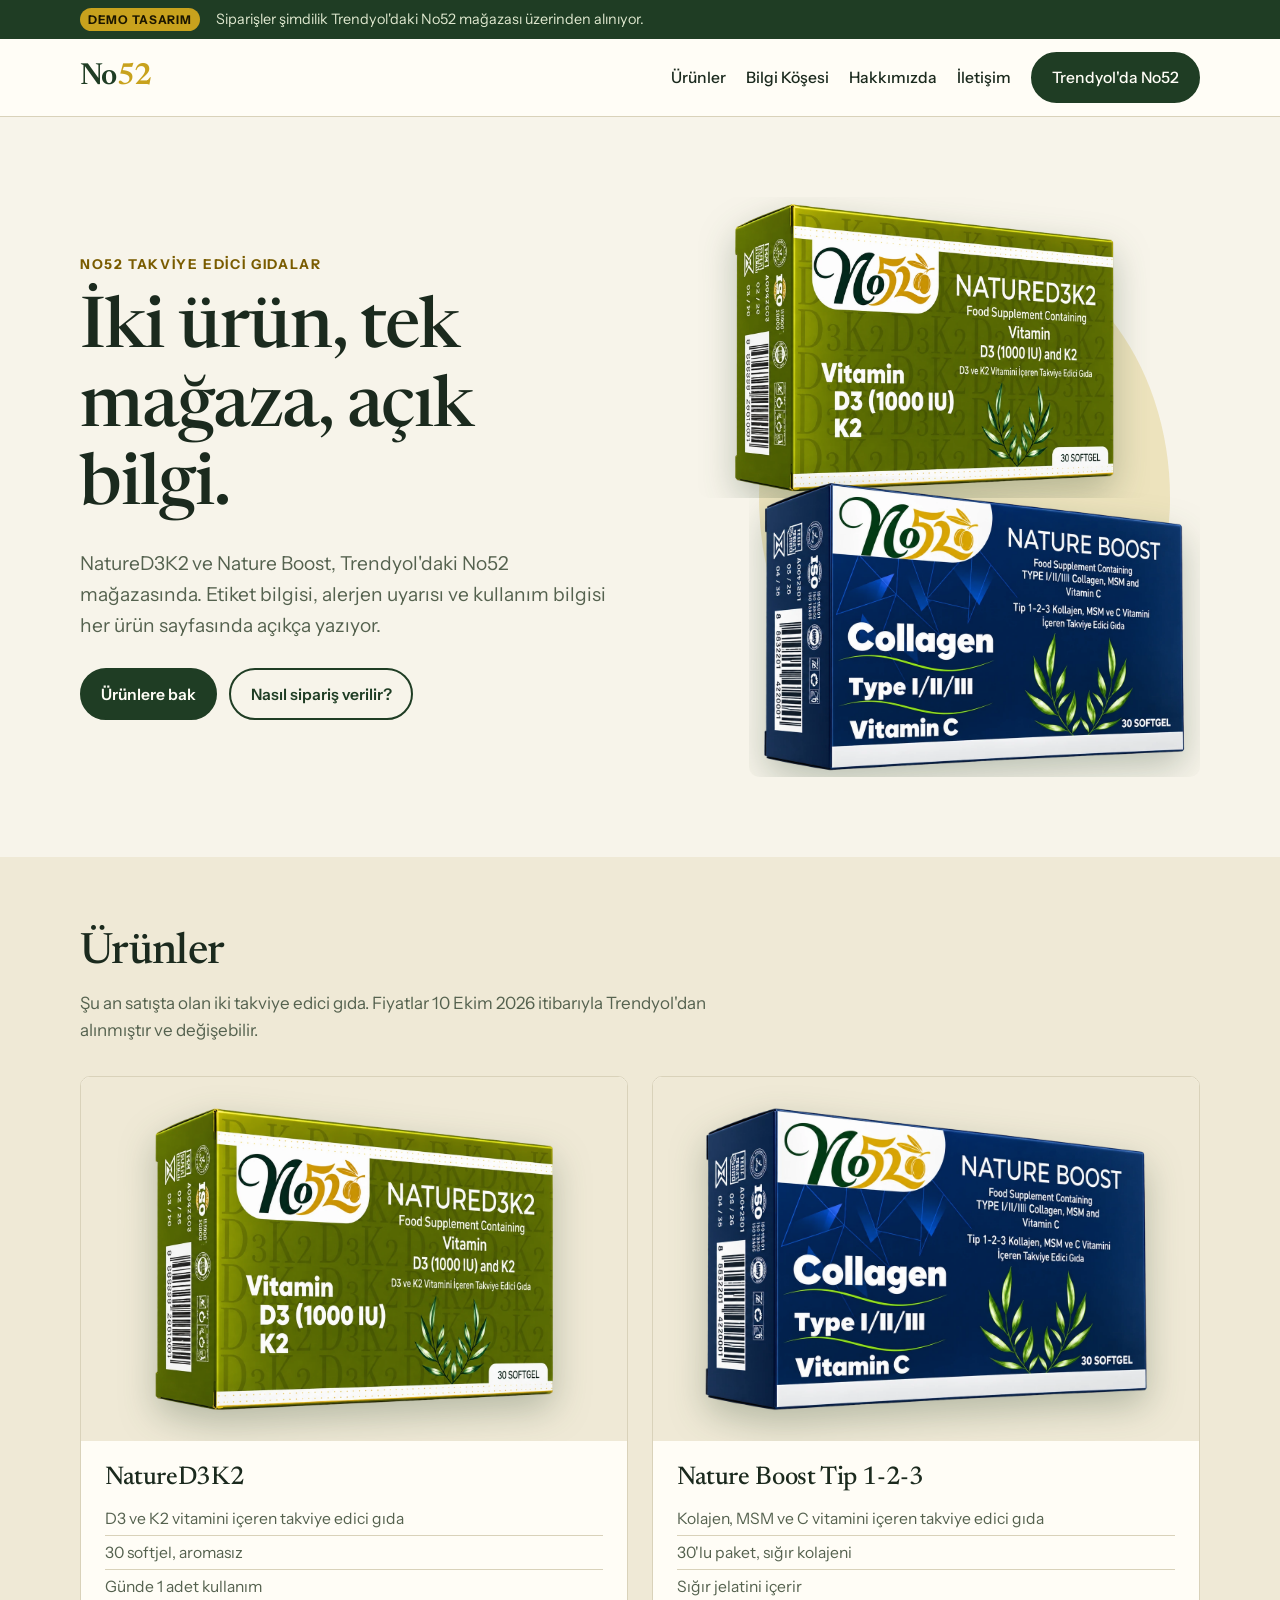
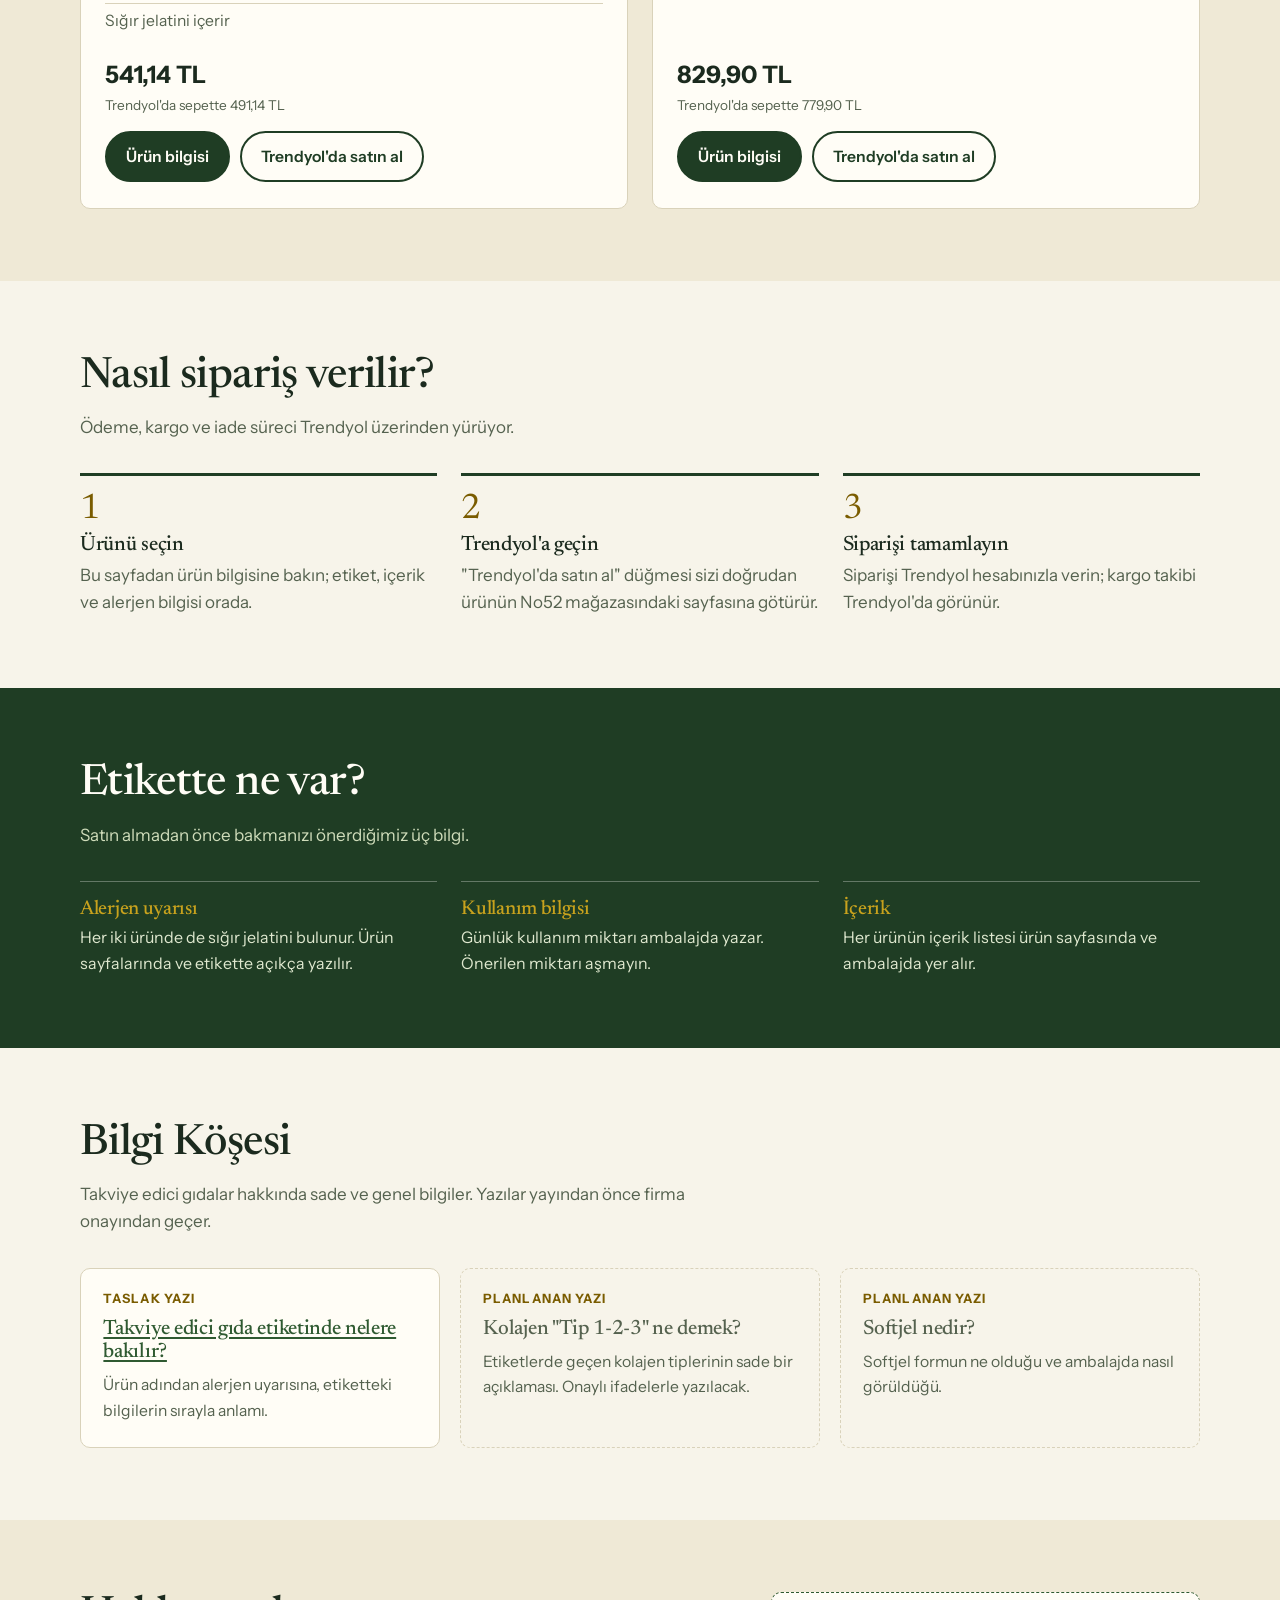
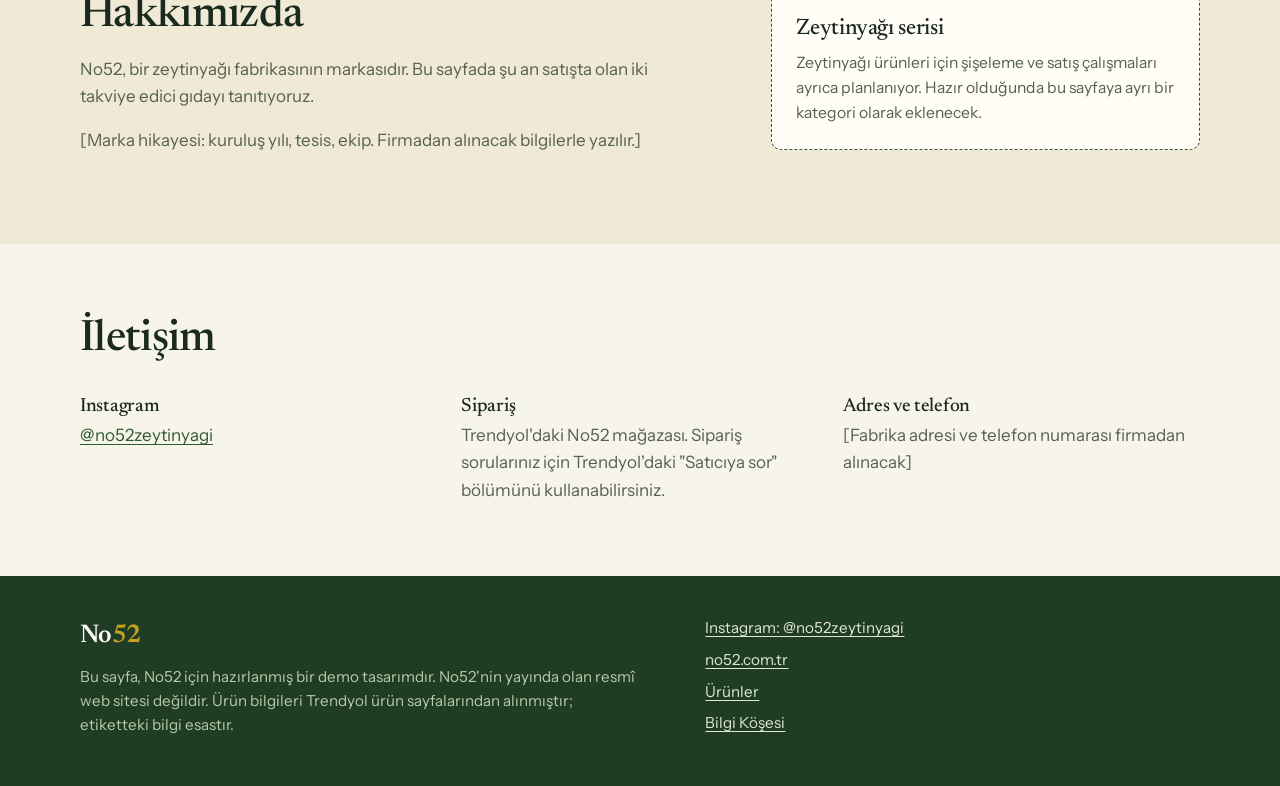
==== index.html @ e7e0f50c "Gerçek ürün görsellerini ekle" ====
<!doctype html>
<html lang="tr">
<head>
  <meta charset="utf-8">
  <meta name="viewport" content="width=device-width, initial-scale=1">
  <meta name="robots" content="noindex">
  <title>No52 | Takviye edici gıdalar (demo)</title>
  <meta name="description" content="No52 takviye edici gıdalar için demo site tasarımı.">
  <link rel="preconnect" href="https://fonts.googleapis.com">
  <link rel="preconnect" href="https://fonts.gstatic.com" crossorigin>
  <link href="https://fonts.googleapis.com/css2?family=Instrument+Sans:wght@400;500;600;700&family=Newsreader:opsz,wght@6..72,400;6..72,500;6..72,600&display=swap" rel="stylesheet">
  <link rel="stylesheet" href="style.css?v=3">
</head>
<body>
  <div class="strip"><div class="wrap"><span class="tag">DEMO TASARIM</span><span>Siparişler şimdilik Trendyol'daki No52 mağazası üzerinden alınıyor.</span></div></div>
  <header class="site-head">
    <div class="wrap">
      <a class="logo" href="index.html">No<span>52</span></a>
      <nav class="nav" aria-label="Ana menü"><a href="index.html#urunler">Ürünler</a><a href="bilgi-etiket.html">Bilgi Köşesi</a><a href="index.html#hakkimizda">Hakkımızda</a><a href="index.html#iletisim">İletişim</a><a class="btn" href="https://www.trendyol.com/no52/natured3k2-d3-ve-k2-vitamini-iceren-takviye-edici-gida-30-softjel-p-1203993000" target="_blank" rel="noopener">Trendyol'da No52</a></nav>
    </div>
  </header>
  <main>
    <section class="hero">
      <div class="wrap">
        <div>
          <p class="eyebrow">No52 takviye edici gıdalar</p>
          <h1>İki ürün, tek mağaza, açık bilgi.</h1>
          <p class="lede">NatureD3K2 ve Nature Boost, Trendyol'daki No52 mağazasında. Etiket bilgisi, alerjen uyarısı ve kullanım bilgisi her ürün sayfasında açıkça yazıyor.</p>
          <div class="actions">
            <a class="btn" href="#urunler">Ürünlere bak</a>
            <a class="btn ghost" href="#siparis">Nasıl sipariş verilir?</a>
          </div>
        </div>
        <div class="hero-art">
          <figure><div class="shot"><img src="natured3k2.webp" width="1200" height="920" alt="No52 NatureD3K2 ürün ambalajı" loading="lazy"></div></figure>
          <figure><div class="shot"><img src="nature-boost.webp" width="1200" height="832" alt="No52 Nature Boost ürün ambalajı" loading="lazy"></div></figure>
        </div>
      </div>
    </section>

    <section id="urunler" class="alt">
      <div class="wrap">
        <div class="sec-head">
          <h2>Ürünler</h2>
          <p>Şu an satışta olan iki takviye edici gıda. Fiyatlar 10 Ekim 2026 itibarıyla Trendyol'dan alınmıştır ve değişebilir.</p>
        </div>
        <div class="cards">
          <article class="card">
            <div class="shot"><img src="natured3k2.webp" width="1200" height="920" alt="No52 NatureD3K2 ürün ambalajı" loading="lazy"></div>
            <div class="body">
              <h3>NatureD3K2</h3>
              <ul class="facts">
                <li>D3 ve K2 vitamini içeren takviye edici gıda</li>
                <li>30 softjel, aromasız</li>
                <li>Günde 1 adet kullanım</li>
                <li>Sığır jelatini içerir</li>
              </ul>
              <div class="price-row">
                <div class="price">541,14 TL <small>Trendyol'da sepette 491,14 TL</small></div>
                <div class="btns">
                  <a class="btn" href="urun-natured3k2.html">Ürün bilgisi</a>
                  <a class="btn ghost" href="https://www.trendyol.com/no52/natured3k2-d3-ve-k2-vitamini-iceren-takviye-edici-gida-30-softjel-p-1203993000" target="_blank" rel="noopener">Trendyol'da satın al</a>
                </div>
              </div>
            </div>
          </article>
          <article class="card">
            <div class="shot"><img src="nature-boost.webp" width="1200" height="832" alt="No52 Nature Boost ürün ambalajı" loading="lazy"></div>
            <div class="body">
              <h3>Nature Boost Tip 1-2-3</h3>
              <ul class="facts">
                <li>Kolajen, MSM ve C vitamini içeren takviye edici gıda</li>
                <li>30'lu paket, sığır kolajeni</li>
                <li>Sığır jelatini içerir</li>
              </ul>
              <div class="price-row">
                <div class="price">829,90 TL <small>Trendyol'da sepette 779,90 TL</small></div>
                <div class="btns">
                  <a class="btn" href="urun-nature-boost.html">Ürün bilgisi</a>
                  <a class="btn ghost" href="https://www.trendyol.com/no52/nature-boost-tip-1-2-3-kolajen-msm-ve-c-vitamini-iceren-takviye-edici-gida-30-softjel-p-1202833798" target="_blank" rel="noopener">Trendyol'da satın al</a>
                </div>
              </div>
            </div>
          </article>
        </div>
      </div>
    </section>

    <section id="siparis">
      <div class="wrap">
        <div class="sec-head">
          <h2>Nasıl sipariş verilir?</h2>
          <p>Ödeme, kargo ve iade süreci Trendyol üzerinden yürüyor.</p>
        </div>
        <ol class="steps">
          <li><h3>Ürünü seçin</h3><p>Bu sayfadan ürün bilgisine bakın; etiket, içerik ve alerjen bilgisi orada.</p></li>
          <li><h3>Trendyol'a geçin</h3><p>"Trendyol'da satın al" düğmesi sizi doğrudan ürünün No52 mağazasındaki sayfasına götürür.</p></li>
          <li><h3>Siparişi tamamlayın</h3><p>Siparişi Trendyol hesabınızla verin; kargo takibi Trendyol'da görünür.</p></li>
        </ol>
      </div>
    </section>

    <section class="band">
      <div class="wrap">
        <div class="sec-head">
          <h2>Etikette ne var?</h2>
          <p>Satın almadan önce bakmanızı önerdiğimiz üç bilgi.</p>
        </div>
        <div class="band-grid">
          <div><h3>Alerjen uyarısı</h3><p>Her iki üründe de sığır jelatini bulunur. Ürün sayfalarında ve etikette açıkça yazılır.</p></div>
          <div><h3>Kullanım bilgisi</h3><p>Günlük kullanım miktarı ambalajda yazar. Önerilen miktarı aşmayın.</p></div>
          <div><h3>İçerik</h3><p>Her ürünün içerik listesi ürün sayfasında ve ambalajda yer alır.</p></div>
        </div>
      </div>
    </section>

    <section id="bilgi">
      <div class="wrap">
        <div class="sec-head">
          <h2>Bilgi Köşesi</h2>
          <p>Takviye edici gıdalar hakkında sade ve genel bilgiler. Yazılar yayından önce firma onayından geçer.</p>
        </div>
        <div class="posts">
          <article class="post">
            <span class="meta">Taslak yazı</span>
            <h3><a href="bilgi-etiket.html">Takviye edici gıda etiketinde nelere bakılır?</a></h3>
            <p>Ürün adından alerjen uyarısına, etiketteki bilgilerin sırayla anlamı.</p>
          </article>
          <article class="post soon">
            <span class="meta">Planlanan yazı</span>
            <h3>Kolajen "Tip 1-2-3" ne demek?</h3>
            <p>Etiketlerde geçen kolajen tiplerinin sade bir açıklaması. Onaylı ifadelerle yazılacak.</p>
          </article>
          <article class="post soon">
            <span class="meta">Planlanan yazı</span>
            <h3>Softjel nedir?</h3>
            <p>Softjel formun ne olduğu ve ambalajda nasıl görüldüğü.</p>
          </article>
        </div>
      </div>
    </section>

    <section id="hakkimizda" class="alt">
      <div class="wrap about">
        <div>
          <h2 style="font-size:clamp(1.8rem,4vw,2.7rem);margin-bottom:1rem">Hakkımızda</h2>
          <p>No52, bir zeytinyağı fabrikasının markasıdır. Bu sayfada şu an satışta olan iki takviye edici gıdayı tanıtıyoruz.</p>
          <p>[Marka hikayesi: kuruluş yılı, tesis, ekip. Firmadan alınacak bilgilerle yazılır.]</p>
        </div>
        <div class="oil-card">
          <h3>Zeytinyağı serisi</h3>
          <p>Zeytinyağı ürünleri için şişeleme ve satış çalışmaları ayrıca planlanıyor. Hazır olduğunda bu sayfaya ayrı bir kategori olarak eklenecek.</p>
        </div>
      </div>
    </section>

    <section id="iletisim">
      <div class="wrap">
        <div class="sec-head"><h2>İletişim</h2></div>
        <div class="contact">
          <div><h3>Instagram</h3><p><a href="https://www.instagram.com/no52zeytinyagi/" target="_blank" rel="noopener">@no52zeytinyagi</a></p></div>
          <div><h3>Sipariş</h3><p>Trendyol'daki No52 mağazası. Sipariş sorularınız için Trendyol'daki "Satıcıya sor" bölümünü kullanabilirsiniz.</p></div>
          <div><h3>Adres ve telefon</h3><p>[Fabrika adresi ve telefon numarası firmadan alınacak]</p></div>
        </div>
      </div>
    </section>
  </main>
  <footer>
    <div class="wrap">
      <div>
        <a class="logo" href="index.html">No<span>52</span></a>
        <p>Bu sayfa, No52 için hazırlanmış bir demo tasarımdır. No52'nin yayında olan resmî web sitesi değildir. Ürün bilgileri Trendyol ürün sayfalarından alınmıştır; etiketteki bilgi esastır.</p>
      </div>
      <ul>
        <li><a href="https://www.instagram.com/no52zeytinyagi/" target="_blank" rel="noopener">Instagram: @no52zeytinyagi</a></li>
        <li><a href="https://no52.com.tr" target="_blank" rel="noopener">no52.com.tr</a></li>
        <li><a href="index.html#urunler">Ürünler</a></li>
        <li><a href="bilgi-etiket.html">Bilgi Köşesi</a></li>
      </ul>
    </div>
  </footer>
</body>
</html>
---- style.css ----
:root {
  --bg: #f7f4ea;
  --bg-2: #efe9d6;
  --ink: #1b2a1e;
  --muted: #55624f;
  --line: #d9d2ba;
  --green: #1f3d24;
  --green-2: #2f5a31;
  --gold: #c8a21d;
  --gold-deep: #7a5c00;
  --paper: #fffdf6;
  --radius: 10px;
}

* { box-sizing: border-box; }
html { scroll-behavior: smooth; }

body {
  margin: 0;
  background: var(--bg);
  color: var(--ink);
  font-family: "Instrument Sans", system-ui, -apple-system, "Segoe UI", sans-serif;
  font-size: 1.0625rem;
  line-height: 1.6;
  -webkit-font-smoothing: antialiased;
}

h1, h2, h3 {
  font-family: "Newsreader", Georgia, "Times New Roman", serif;
  font-weight: 500;
  letter-spacing: -0.015em;
  line-height: 1.12;
  margin: 0;
}

p { margin: 0 0 1em; }
img { max-width: 100%; display: block; }
a { color: var(--green-2); text-underline-offset: 3px; }
a:hover { color: var(--green); }
:focus-visible { outline: 3px solid var(--gold); outline-offset: 3px; border-radius: 3px; }

.wrap { width: min(1120px, 100% - 2rem); margin-inline: auto; }

/* Üst şerit */
.strip { background: var(--green); color: #dfe8cf; font-size: 0.9rem; }
.strip .wrap { display: flex; flex-wrap: wrap; gap: 0.25rem 1rem; padding: 0.5rem 0; align-items: center; }
.tag { background: var(--gold); color: #1b1600; font-weight: 700; font-size: 0.75rem; letter-spacing: 0.06em; padding: 0.1rem 0.5rem; border-radius: 99px; }

/* Üst menü */
.site-head { background: var(--paper); border-bottom: 1px solid var(--line); position: sticky; top: 0; z-index: 10; }
.site-head .wrap { display: flex; align-items: center; gap: 1.5rem; padding: 0.8rem 0; flex-wrap: wrap; }
.logo { font-family: "Newsreader", Georgia, serif; font-size: 1.9rem; color: var(--green); text-decoration: none; font-weight: 600; letter-spacing: -0.02em; }
.logo span { color: var(--gold); }
.nav { display: flex; gap: 1.25rem; margin-left: auto; align-items: center; flex-wrap: wrap; }
.nav a { color: var(--ink); text-decoration: none; font-weight: 500; font-size: 0.98rem; }
.nav a:hover, .nav a[aria-current="page"] { color: var(--green-2); text-decoration: underline; text-decoration-thickness: 2px; text-underline-offset: 6px; }

.btn { display: inline-block; padding: 0.7rem 1.2rem; border-radius: 99px; background: var(--green); color: var(--paper) !important; font-weight: 600; text-decoration: none !important; font-size: 0.98rem; border: 2px solid var(--green); }
.btn:hover { background: var(--green-2); border-color: var(--green-2); }
.btn.ghost { background: transparent; color: var(--green) !important; }
.btn.ghost:hover { background: var(--green); color: var(--paper) !important; }
.btn.gold { background: var(--gold); border-color: var(--gold); color: #1b1600 !important; }
.btn.gold:hover { background: #d8b232; border-color: #d8b232; }

/* Ana sayfa: giriş */
.hero { padding: clamp(2.5rem, 7vw, 5rem) 0; }
.hero .wrap { display: grid; grid-template-columns: 1.05fr 0.95fr; gap: clamp(1.5rem, 5vw, 4rem); align-items: center; }
.eyebrow { font-size: 0.85rem; font-weight: 700; letter-spacing: 0.12em; text-transform: uppercase; color: var(--gold-deep); margin: 0 0 1rem; }
.hero h1 { font-size: clamp(2.4rem, 6vw, 4.4rem); max-width: 14ch; }
.hero .lede { margin-top: 1.25rem; font-size: 1.2rem; color: var(--muted); max-width: 42ch; }
.hero .actions { display: flex; flex-wrap: wrap; gap: 0.75rem; margin-top: 1.75rem; }
.hero-art { position: relative; display: grid; grid-template-columns: 1fr; gap: 0; }
.hero-art::before { content: ""; position: absolute; inset: 8% 6% 4% 12%; background: var(--gold); opacity: 0.22; border-radius: 50%; }
.hero-art figure { position: relative; margin: 0; }
.hero-art figure:nth-child(1) { margin-right: 10%; }
.hero-art figure:nth-child(2) { margin-left: 10%; margin-top: -1.4rem; }

.shot { background: var(--bg-2); border-radius: var(--radius); aspect-ratio: 3 / 2; overflow: hidden; display: flex; align-items: center; justify-content: center; color: var(--muted); font-size: 0.9rem; text-align: center; }
.shot img { width: 100%; height: 100%; object-fit: contain; filter: drop-shadow(0 14px 18px rgba(31, 61, 36, 0.28)); }

/* Bölümler */
section { padding: clamp(2.5rem, 6vw, 4.5rem) 0; }
.sec-head { margin-bottom: 2rem; max-width: 60ch; }
.sec-head h2 { font-size: clamp(1.8rem, 4vw, 2.7rem); }
.sec-head p { margin-top: 0.8rem; color: var(--muted); }
.alt { background: var(--bg-2); }

/* Ürün kartları */
.cards { display: grid; grid-template-columns: repeat(2, 1fr); gap: 1.5rem; }
.card { background: var(--paper); border: 1px solid var(--line); border-radius: var(--radius); overflow: hidden; display: flex; flex-direction: column; }
.card .shot { border-radius: 0; aspect-ratio: 3 / 2; padding: 1.5rem; }
.card .body { padding: 1.4rem 1.5rem 1.6rem; display: flex; flex-direction: column; gap: 0.6rem; flex: 1; }
.card h3 { font-size: 1.6rem; }
.card .facts { margin: 0; padding: 0; list-style: none; color: var(--muted); font-size: 0.98rem; }
.card .facts li { padding: 0.25rem 0; border-top: 1px solid var(--line); }
.card .facts li:first-child { border-top: 0; }
.price-row { margin-top: auto; padding-top: 0.6rem; }
.price { font-size: 1.5rem; font-weight: 700; }
.price small { display: block; font-size: 0.85rem; font-weight: 400; color: var(--muted); }
.btns { display: flex; flex-wrap: wrap; gap: 0.6rem; margin-top: 0.9rem; }

/* Sipariş adımları */
.steps { display: grid; grid-template-columns: repeat(3, 1fr); gap: 1.5rem; list-style: none; padding: 0; margin: 0; counter-reset: s; }
.steps li { counter-increment: s; border-top: 3px solid var(--green); padding-top: 1rem; }
.steps li::before { content: counter(s); font-family: "Newsreader", Georgia, serif; font-size: 2.2rem; color: var(--gold-deep); line-height: 1; display: block; margin-bottom: 0.4rem; }
.steps h3 { font-size: 1.3rem; margin-bottom: 0.3rem; }
.steps p { color: var(--muted); margin: 0; }

/* Koyu bant */
.band { background: var(--green); color: var(--paper); }
.band h2 { color: var(--paper); }
.band .sec-head p { color: #cfdcba; }
.band-grid { display: grid; grid-template-columns: repeat(3, 1fr); gap: 1.5rem; }
.band-grid div { border-top: 1px solid rgba(255, 255, 255, 0.3); padding-top: 1rem; }
.band-grid h3 { font-size: 1.25rem; color: var(--gold); margin-bottom: 0.3rem; }
.band-grid p { margin: 0; color: #dfe8cf; font-size: 1rem; }

/* Bilgi kartları */
.posts { display: grid; grid-template-columns: repeat(3, 1fr); gap: 1.25rem; }
.post { background: var(--paper); border: 1px solid var(--line); border-radius: var(--radius); padding: 1.3rem 1.4rem 1.5rem; display: flex; flex-direction: column; gap: 0.5rem; }
.post h3 { font-size: 1.3rem; }
.post p { margin: 0; color: var(--muted); font-size: 0.98rem; }
.post .meta { font-size: 0.8rem; font-weight: 700; letter-spacing: 0.08em; text-transform: uppercase; color: var(--gold-deep); }
.post.soon { background: transparent; border-style: dashed; }
.post.soon h3, .post.soon p { color: var(--muted); }

/* Hakkımızda */
.about { display: grid; grid-template-columns: 1.2fr 0.8fr; gap: clamp(1.5rem, 4vw, 3rem); align-items: start; }
.about p { color: var(--muted); max-width: 56ch; }
.oil-card { background: var(--paper); border: 1px dashed var(--green-2); border-radius: var(--radius); padding: 1.5rem; }
.oil-card h3 { font-size: 1.4rem; margin-bottom: 0.5rem; }
.oil-card p { margin: 0; font-size: 0.98rem; }

/* İletişim */
.contact { display: grid; grid-template-columns: repeat(3, 1fr); gap: 1.5rem; }
.contact h3 { font-size: 1.2rem; margin-bottom: 0.3rem; }
.contact p { margin: 0; color: var(--muted); }

/* Taslak notu */
.draft { border: 1px dashed var(--gold-deep); background: rgba(200, 162, 29, 0.1); border-radius: var(--radius); padding: 0.8rem 1rem; font-size: 0.95rem; color: var(--ink); max-width: 62ch; }
.draft strong { color: var(--gold-deep); }

/* Ürün sayfası */
.crumb { padding: 1.2rem 0 0; font-size: 0.92rem; color: var(--muted); }
.crumb a { color: var(--muted); }
.pdp { display: grid; grid-template-columns: 1fr 1fr; gap: clamp(1.5rem, 4vw, 3.5rem); padding: 1.5rem 0 3rem; align-items: start; }
.pdp .shot { aspect-ratio: 3 / 2; padding: 1.75rem; }
.pdp h1 { font-size: clamp(2rem, 4.5vw, 3.2rem); }
.pdp .sub { color: var(--muted); font-size: 1.15rem; margin: 0.6rem 0 1.2rem; }
.spec { width: 100%; border-collapse: collapse; margin: 1.25rem 0; font-size: 1rem; }
.spec th { text-align: left; font-weight: 600; width: 36%; color: var(--muted); padding: 0.65rem 0.75rem 0.65rem 0; border-top: 1px solid var(--line); vertical-align: top; }
.spec td { padding: 0.65rem 0; border-top: 1px solid var(--line); }
.spec tr:last-child th, .spec tr:last-child td { border-bottom: 1px solid var(--line); }
.warn { background: var(--paper); border-left: 5px solid var(--gold); padding: 0.9rem 1.1rem; border-radius: 0 var(--radius) var(--radius) 0; margin: 1.25rem 0; }
.warn p { margin: 0; }

/* Makale */
.article { max-width: 68ch; padding: 2rem 0 4rem; }
.article h1 { font-size: clamp(2rem, 5vw, 3.2rem); margin: 0.5rem 0 1rem; }
.article h2 { font-size: 1.5rem; margin: 2rem 0 0.5rem; }
.article ol { padding-left: 1.3rem; }
.article li { margin-bottom: 0.7rem; }
.article li::marker { color: var(--gold-deep); font-weight: 700; }

/* Alt bilgi */
footer { background: var(--green); color: #b9c9a6; padding: 2.5rem 0 3rem; font-size: 0.95rem; }
footer .wrap { display: grid; grid-template-columns: 1.2fr 1fr; gap: 2rem; }
footer a { color: #dfe8cf; }
footer .logo { color: var(--paper); font-size: 1.6rem; }
footer p { margin: 0.5rem 0 0; max-width: 56ch; }
footer ul { list-style: none; padding: 0; margin: 0; display: grid; gap: 0.35rem; }

@media (max-width: 900px) {
  .hero .wrap, .about, .pdp, footer .wrap { grid-template-columns: 1fr; }
  .cards, .posts, .contact, .steps, .band-grid { grid-template-columns: 1fr; }
  .hero h1 { max-width: none; }
  .nav { margin-left: 0; width: 100%; gap: 1rem; }
  .hero-art figure:nth-child(2) { margin-top: -0.8rem; }
}

@media (prefers-reduced-motion: reduce) { html { scroll-behavior: auto; } }

.hero-art .shot { background: transparent; }
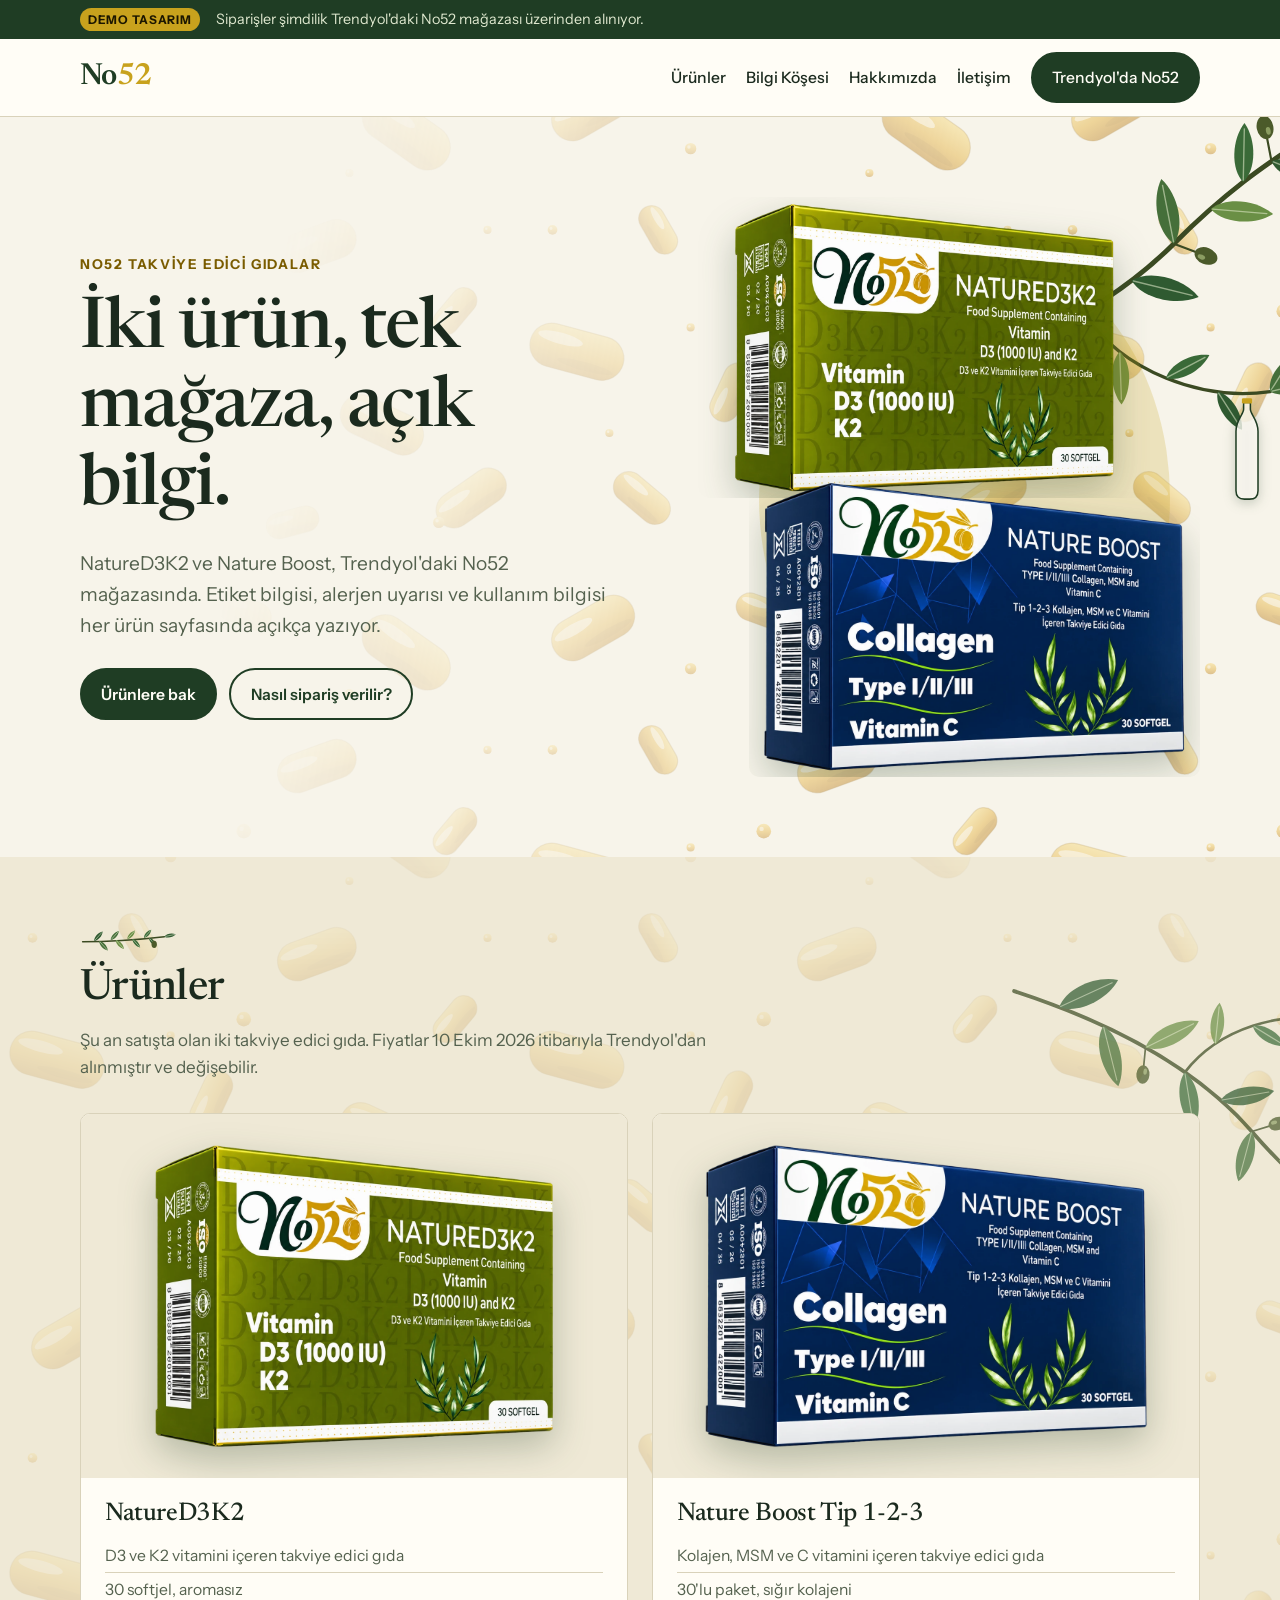
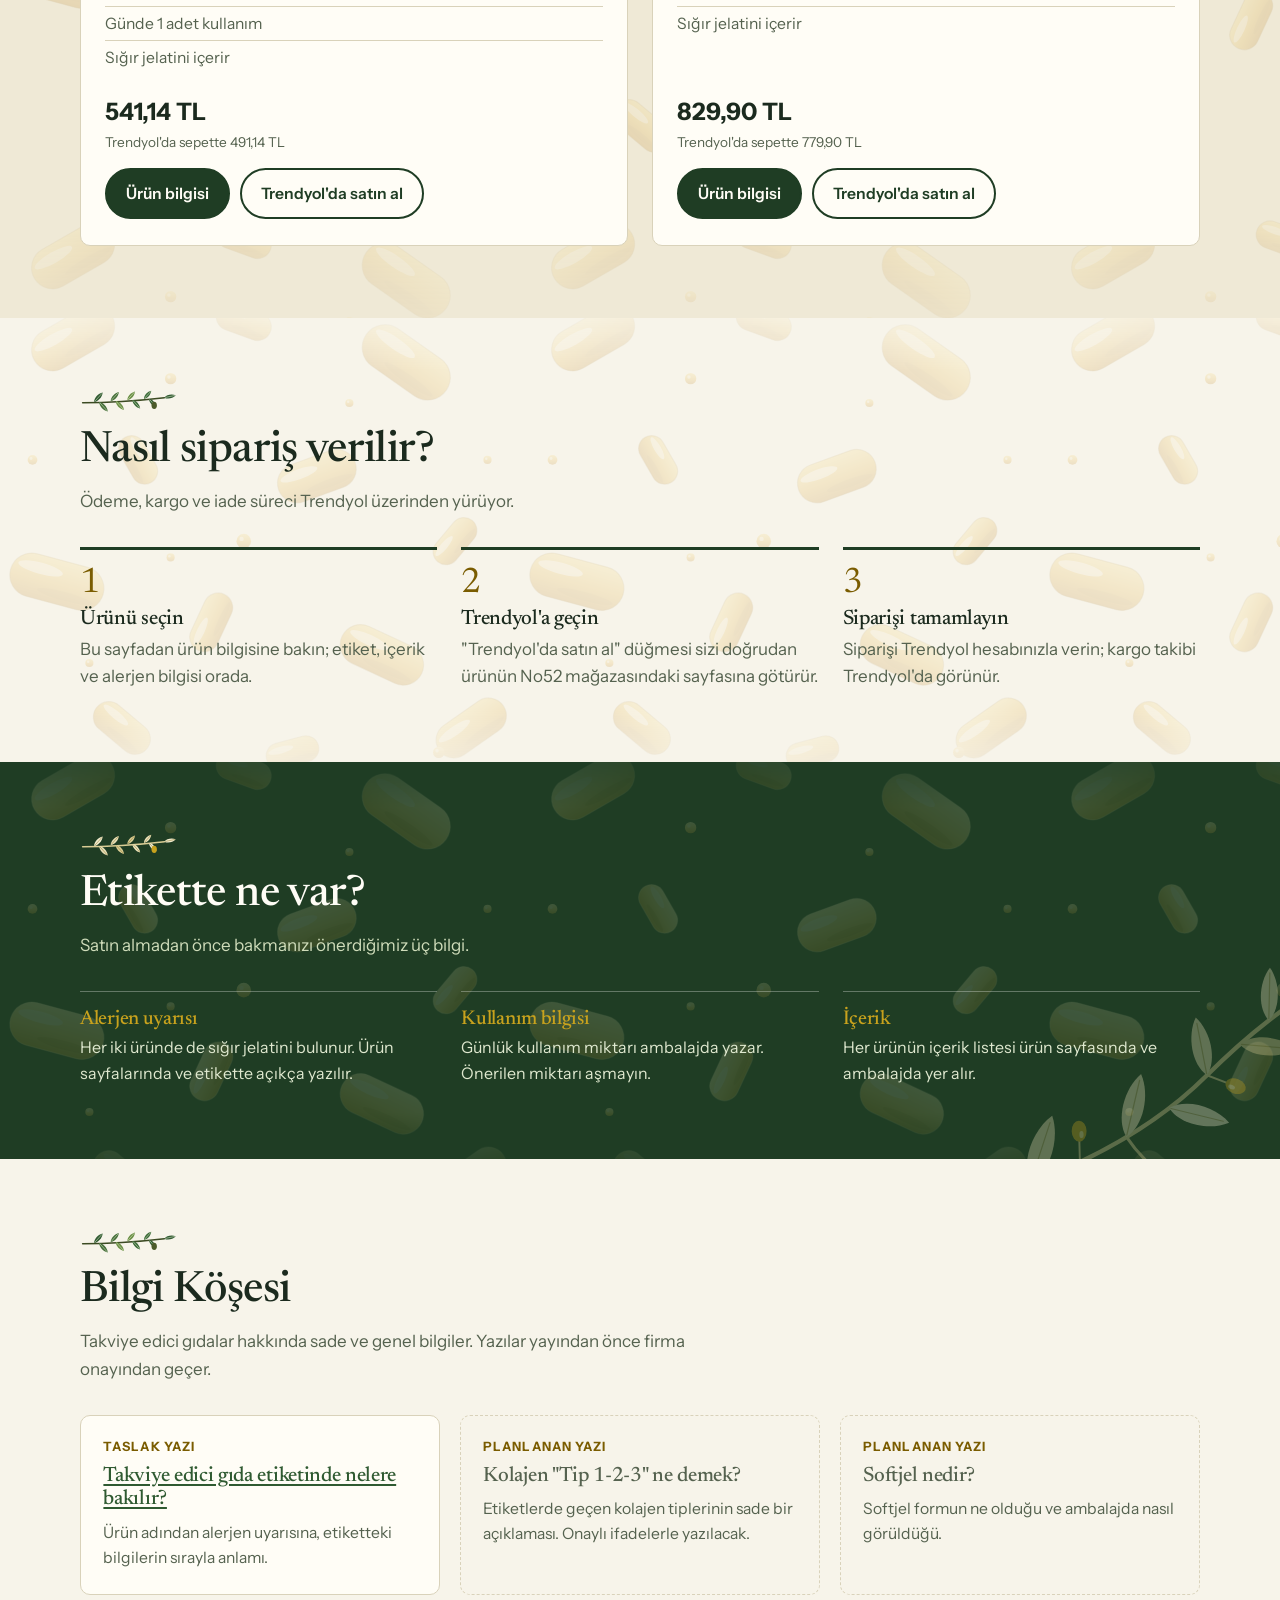
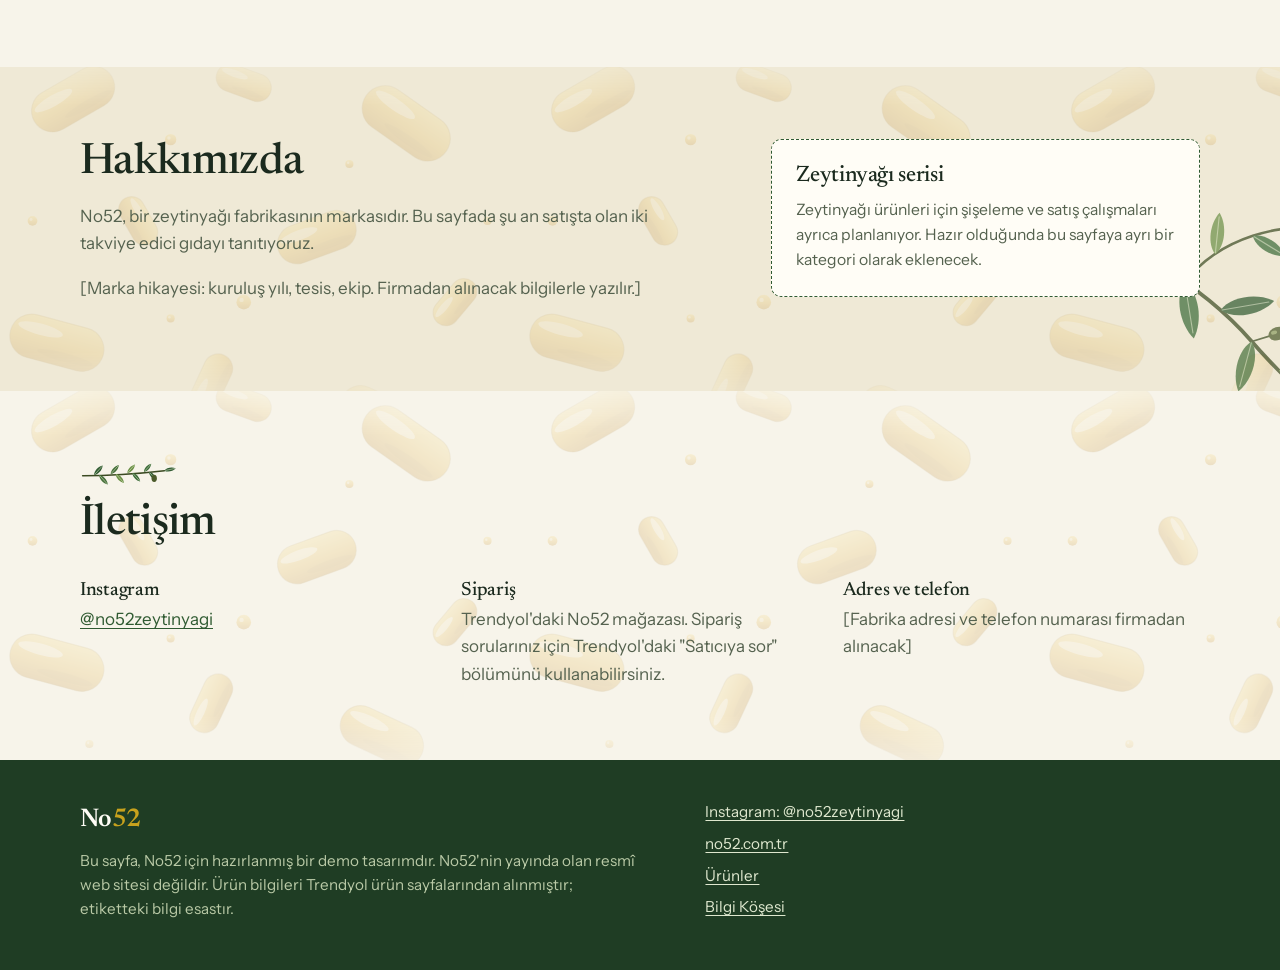
==== commit f65902d0: "Add files via upload" ====
--- a/index.html
+++ b/index.html
@@ -9,7 +9,8 @@
   <link rel="preconnect" href="https://fonts.googleapis.com">
   <link rel="preconnect" href="https://fonts.gstatic.com" crossorigin>
   <link href="https://fonts.googleapis.com/css2?family=Instrument+Sans:wght@400;500;600;700&family=Newsreader:opsz,wght@6..72,400;6..72,500;6..72,600&display=swap" rel="stylesheet">
-  <link rel="stylesheet" href="style.css?v=3">
+  <link rel="stylesheet" href="style.css?v=6">
+<script>document.documentElement.className += " js";</script>
 </head>
 <body>
   <div class="strip"><div class="wrap"><span class="tag">DEMO TASARIM</span><span>Siparişler şimdilik Trendyol'daki No52 mağazası üzerinden alınıyor.</span></div></div>
@@ -21,6 +22,7 @@
   </header>
   <main>
     <section class="hero">
+      <div class="fx" aria-hidden="true"><span class="caps caps-hero"></span><span class="branch br-a"></span><span class="branch br-b"></span><i class="lf f1"></i><i class="lf f2"></i><i class="lf f3"></i><i class="lf f4"></i><i class="lf f5"></i></div>
       <div class="wrap">
         <div>
           <p class="eyebrow">No52 takviye edici gıdalar</p>
@@ -39,6 +41,7 @@
     </section>
 
     <section id="urunler" class="alt">
+      <div class="fx" aria-hidden="true"><span class="caps"></span><span class="branch br-c"></span></div>
       <div class="wrap">
         <div class="sec-head">
           <h2>Ürünler</h2>
@@ -87,6 +90,7 @@
     </section>
 
     <section id="siparis">
+      <div class="fx" aria-hidden="true"><span class="caps"></span></div>
       <div class="wrap">
         <div class="sec-head">
           <h2>Nasıl sipariş verilir?</h2>
@@ -101,6 +105,7 @@
     </section>
 
     <section class="band">
+      <div class="fx" aria-hidden="true"><span class="caps caps-dark"></span><span class="branch light br-d"></span></div>
       <div class="wrap">
         <div class="sec-head">
           <h2>Etikette ne var?</h2>
@@ -115,6 +120,7 @@
     </section>
 
     <section id="bilgi">
+      <div class="fx" aria-hidden="true"><span class="branch br-e"></span></div>
       <div class="wrap">
         <div class="sec-head">
           <h2>Bilgi Köşesi</h2>
@@ -141,6 +147,7 @@
     </section>
 
     <section id="hakkimizda" class="alt">
+      <div class="fx" aria-hidden="true"><span class="caps"></span><span class="branch br-c"></span></div>
       <div class="wrap about">
         <div>
           <h2 style="font-size:clamp(1.8rem,4vw,2.7rem);margin-bottom:1rem">Hakkımızda</h2>
@@ -155,6 +162,7 @@
     </section>
 
     <section id="iletisim">
+      <div class="fx" aria-hidden="true"><span class="caps"></span></div>
       <div class="wrap">
         <div class="sec-head"><h2>İletişim</h2></div>
         <div class="contact">
@@ -179,5 +187,13 @@
       </ul>
     </div>
   </footer>
+  <div class="gauge" aria-hidden="true">
+    <svg viewBox="0 0 40 124"><defs><clipPath id="bclip"><path d="M16 6H24V14C24 20 33 26 33 40V110Q33 120 23 120H17Q7 120 7 110V40C7 26 16 20 16 14Z"/></clipPath><linearGradient id="oilg" x1="0" y1="0" x2="0" y2="1"><stop offset="0" stop-color="#e8bd33"/><stop offset="1" stop-color="#b8860b"/></linearGradient></defs>
+    <path class="glass" d="M16 6H24V14C24 20 33 26 33 40V110Q33 120 23 120H17Q7 120 7 110V40C7 26 16 20 16 14Z"/>
+    <g clip-path="url(#bclip)"><g id="oil-level" transform="translate(0 124)"><path class="wave" d="M-40 0q10 -4 20 0t20 0t20 0t20 0t20 0t20 0t20 0t20 0V140H-40Z" fill="url(#oilg)"/></g></g>
+    <path class="outline" d="M16 6H24V14C24 20 33 26 33 40V110Q33 120 23 120H17Q7 120 7 110V40C7 26 16 20 16 14Z"/>
+    <rect x="14" y="1" width="12" height="6" rx="1.5" fill="#c8a21d"/></svg>
+  </div>
+  <script src="fx.js?v=1"></script>
 </body>
 </html>
--- a/style.css
+++ b/style.css
@@ -181,3 +181,113 @@
 @media (prefers-reduced-motion: reduce) { html { scroll-behavior: auto; } }
 
 .hero-art .shot { background: transparent; }
+
+/* ===== Canlılık: zeytin dalı, jel kapsül deseni, şişe göstergesi ===== */
+section, .inner { position: relative; overflow: hidden; }
+section > .wrap, .inner > .wrap { position: relative; z-index: 1; }
+
+.fx { position: absolute; inset: 0; overflow: hidden; pointer-events: none; z-index: 0; }
+
+/* Jel kapsül zemini */
+.caps {
+  position: absolute; inset: -10% 0;
+  background: url(capsules.svg) repeat;
+  background-size: 520px;
+  background-position-y: calc(var(--sy, 0) * -0.07px);
+  opacity: 0.17;
+  animation: drift 120s linear infinite;
+  -webkit-mask-image: linear-gradient(180deg, transparent, #000 18%, #000 82%, transparent);
+  mask-image: linear-gradient(180deg, transparent, #000 18%, #000 82%, transparent);
+}
+.caps-hero {
+  opacity: 0.42;
+  -webkit-mask-image: linear-gradient(100deg, transparent 22%, #000 68%);
+  mask-image: linear-gradient(100deg, transparent 22%, #000 68%);
+}
+.caps-dark { background-image: url(capsules-light.svg); opacity: 0.14; }
+@keyframes drift { to { background-position-x: 520px; } }
+
+/* Zeytin dalı */
+.branch {
+  position: absolute;
+  width: min(560px, 72vw);
+  aspect-ratio: 570 / 420;
+  background: url(olive-branch.svg) no-repeat center / contain;
+  transform-origin: 5% 82%;
+  animation: sway 9s ease-in-out infinite alternate;
+}
+.branch.light { background-image: url(olive-branch-light.svg); opacity: 0.32; }
+@keyframes sway { from { rotate: -2deg; } to { rotate: 2.4deg; } }
+.br-a { right: -110px; top: -70px; }
+.br-b { left: -170px; bottom: -150px; width: min(430px, 60vw); transform: scaleX(-1) rotate(-14deg); animation-delay: -4s; opacity: 0.85; }
+.br-c { right: -150px; top: -120px; width: min(440px, 60vw); transform: scaleY(-1) rotate(-4deg); opacity: 0.7; animation-duration: 11s; }
+.br-d { right: -120px; bottom: -110px; width: min(500px, 65vw); }
+.br-e { left: -190px; top: -60px; width: min(430px, 60vw); transform: scaleX(-1); opacity: 0.75; animation-delay: -2s; }
+
+/* Düşen yapraklar */
+.lf { position: absolute; top: -30px; width: 30px; height: 12px; background: url(leaf.svg) no-repeat center / contain; opacity: 0; animation: fall 17s linear infinite; }
+.f1 { left: 12%; animation-delay: -2s; }
+.f2 { left: 34%; animation-delay: -7s; width: 24px; }
+.f3 { left: 58%; animation-delay: -11s; }
+.f4 { left: 76%; animation-delay: -4s; width: 26px; }
+.f5 { left: 90%; animation-delay: -14s; width: 22px; }
+@keyframes fall {
+  0% { translate: 0 0; rotate: 0deg; opacity: 0; }
+  8% { opacity: 0.85; }
+  50% { translate: 46px 260px; rotate: 140deg; }
+  92% { opacity: 0.85; }
+  100% { translate: -24px 560px; rotate: 320deg; opacity: 0; }
+}
+
+/* Başlık süsü: küçük zeytin dalı */
+.sec-head::before { content: ""; display: block; width: 96px; height: 24px; background: url(sprig.svg) no-repeat left center / contain; margin-bottom: 0.8rem; }
+.band .sec-head::before { background-image: url(sprig-light.svg); }
+
+/* Giriş animasyonu */
+@keyframes rise { from { opacity: 0; translate: 0 18px; } to { opacity: 1; translate: 0 0; } }
+.hero .wrap > div:first-child > * { animation: rise 0.8s both ease-out; }
+.hero .wrap > div:first-child > :nth-child(2) { animation-delay: 0.08s; }
+.hero .wrap > div:first-child > :nth-child(3) { animation-delay: 0.16s; }
+.hero .wrap > div:first-child > :nth-child(4) { animation-delay: 0.24s; }
+
+/* Hero ürünleri hafifçe süzülür */
+@keyframes bob { from { translate: 0 -7px; } to { translate: 0 9px; } }
+.hero-art figure { animation: bob 6.5s ease-in-out infinite alternate; }
+.hero-art figure:nth-child(2) { animation-delay: -3.2s; }
+
+/* Kaydırınca belirme */
+.js .reveal { opacity: 0; translate: 0 22px; transition: opacity 0.7s ease, translate 0.7s ease; transition-delay: var(--d, 0s); }
+.js .reveal.in { opacity: 1; translate: 0 0; }
+
+/* Kart ve düğme etkileşimi */
+.card { transition: translate 0.3s ease, box-shadow 0.3s ease; }
+.card:hover { translate: 0 -5px; box-shadow: 0 16px 34px rgba(31, 61, 36, 0.16); }
+.card .shot img { transition: transform 0.5s ease; }
+.card:hover .shot img { transform: scale(1.05) rotate(-1deg); }
+.btn { transition: translate 0.2s ease, background-color 0.2s ease, color 0.2s ease; }
+.btn:hover { translate: 0 -2px; }
+
+/* Kaydırdıkça dolan şişe */
+.gauge { position: fixed; right: 1rem; top: 50%; translate: 0 -50%; width: 34px; height: 105px; z-index: 30; pointer-events: none; filter: drop-shadow(0 3px 6px rgba(31, 61, 36, 0.28)); }
+.gauge svg { width: 100%; height: 100%; display: block; overflow: visible; }
+.gauge .glass { fill: rgba(255, 253, 246, 0.78); }
+.gauge .outline { fill: none; stroke: var(--green); stroke-width: 1.8; stroke-linejoin: round; }
+.gauge .wave { animation: wave 2.2s linear infinite; }
+@keyframes wave { to { transform: translateX(40px); } }
+
+@media (max-width: 1200px) {
+  .gauge { right: 0.6rem; top: auto; bottom: 1rem; translate: none; width: 26px; height: 80px; }
+}
+@media (max-width: 900px) {
+  .branch { opacity: 0.4; }
+  .br-b, .br-e { display: none; }
+  .caps-hero { -webkit-mask-image: none; mask-image: none; opacity: 0.14; }
+  .lf.f4, .lf.f5 { display: none; }
+}
+@media (prefers-reduced-motion: reduce) {
+  * { animation: none !important; transition: none !important; }
+  .js .reveal { opacity: 1; translate: 0 0; }
+}
+
+/* İç sayfalarda dal metnin üstüne binmesin */
+.inner .br-a { right: -230px; top: -190px; width: min(440px, 60vw); opacity: 0.6; }
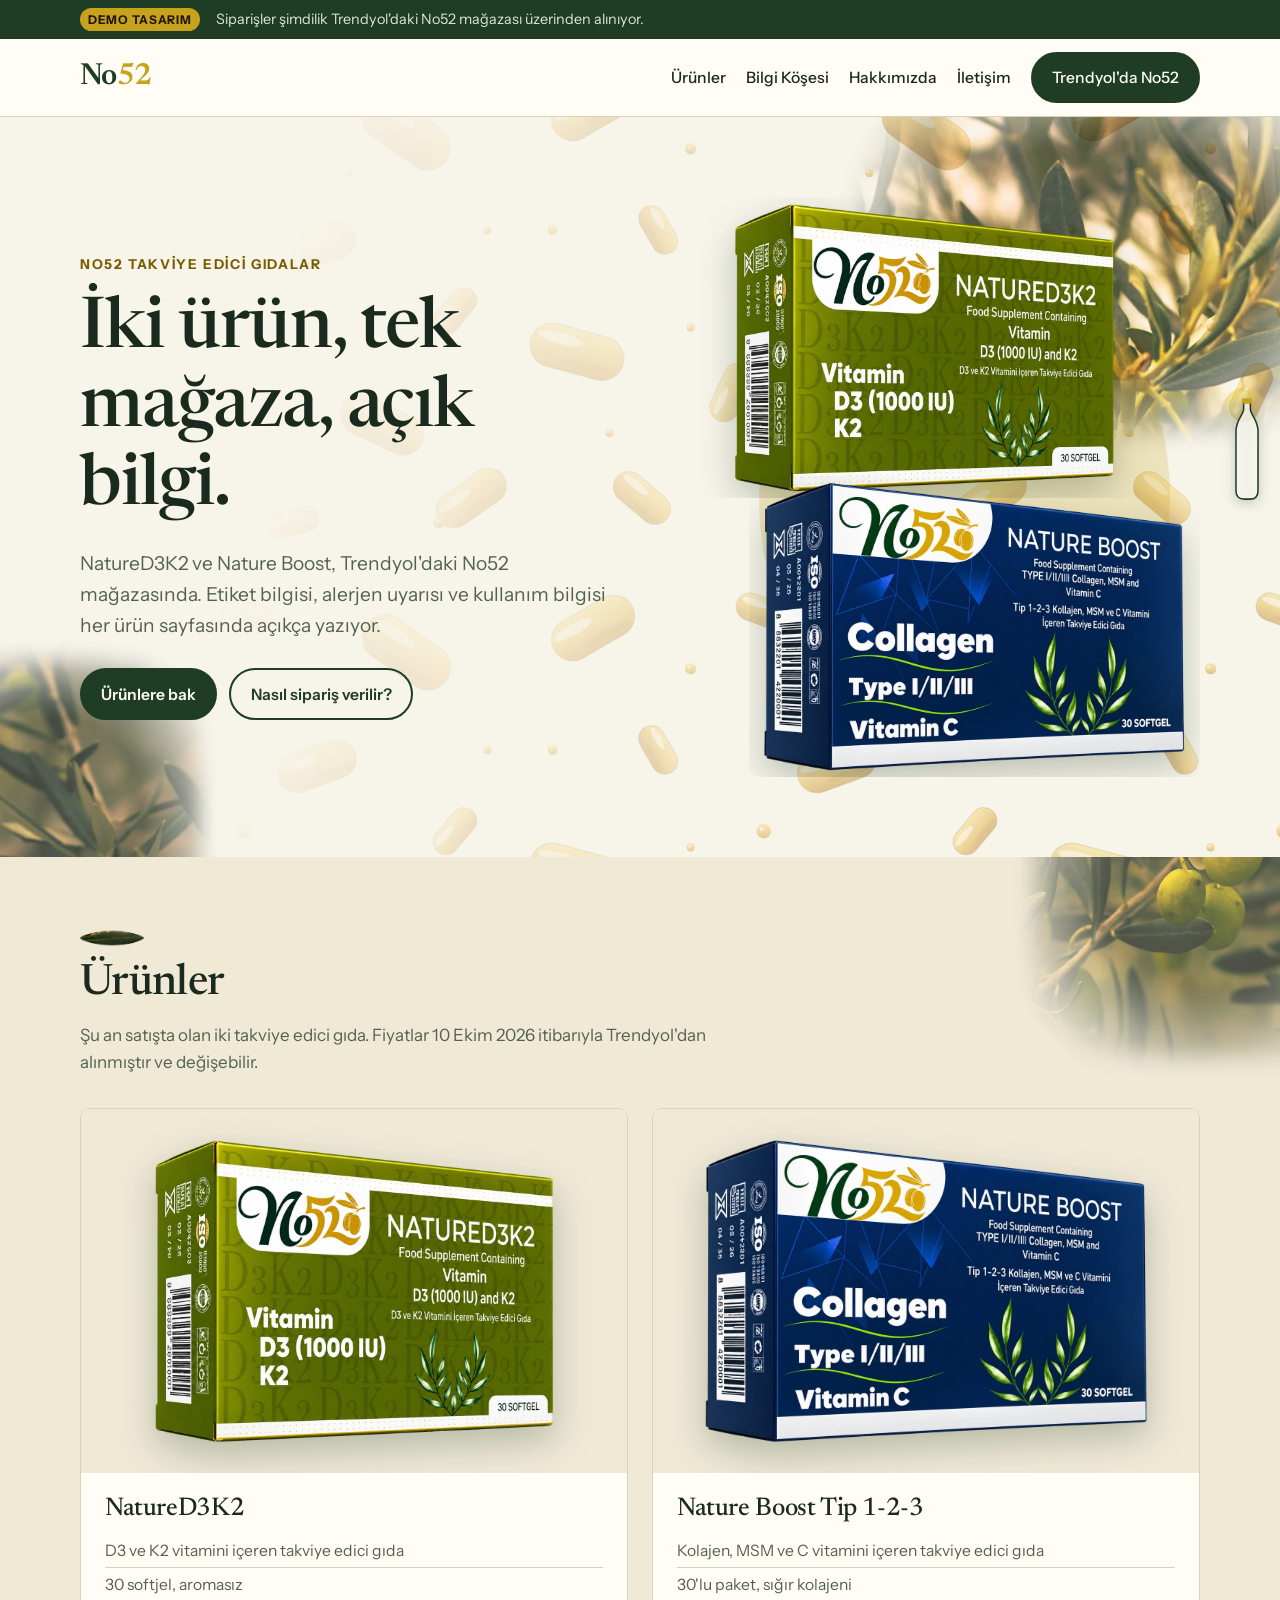
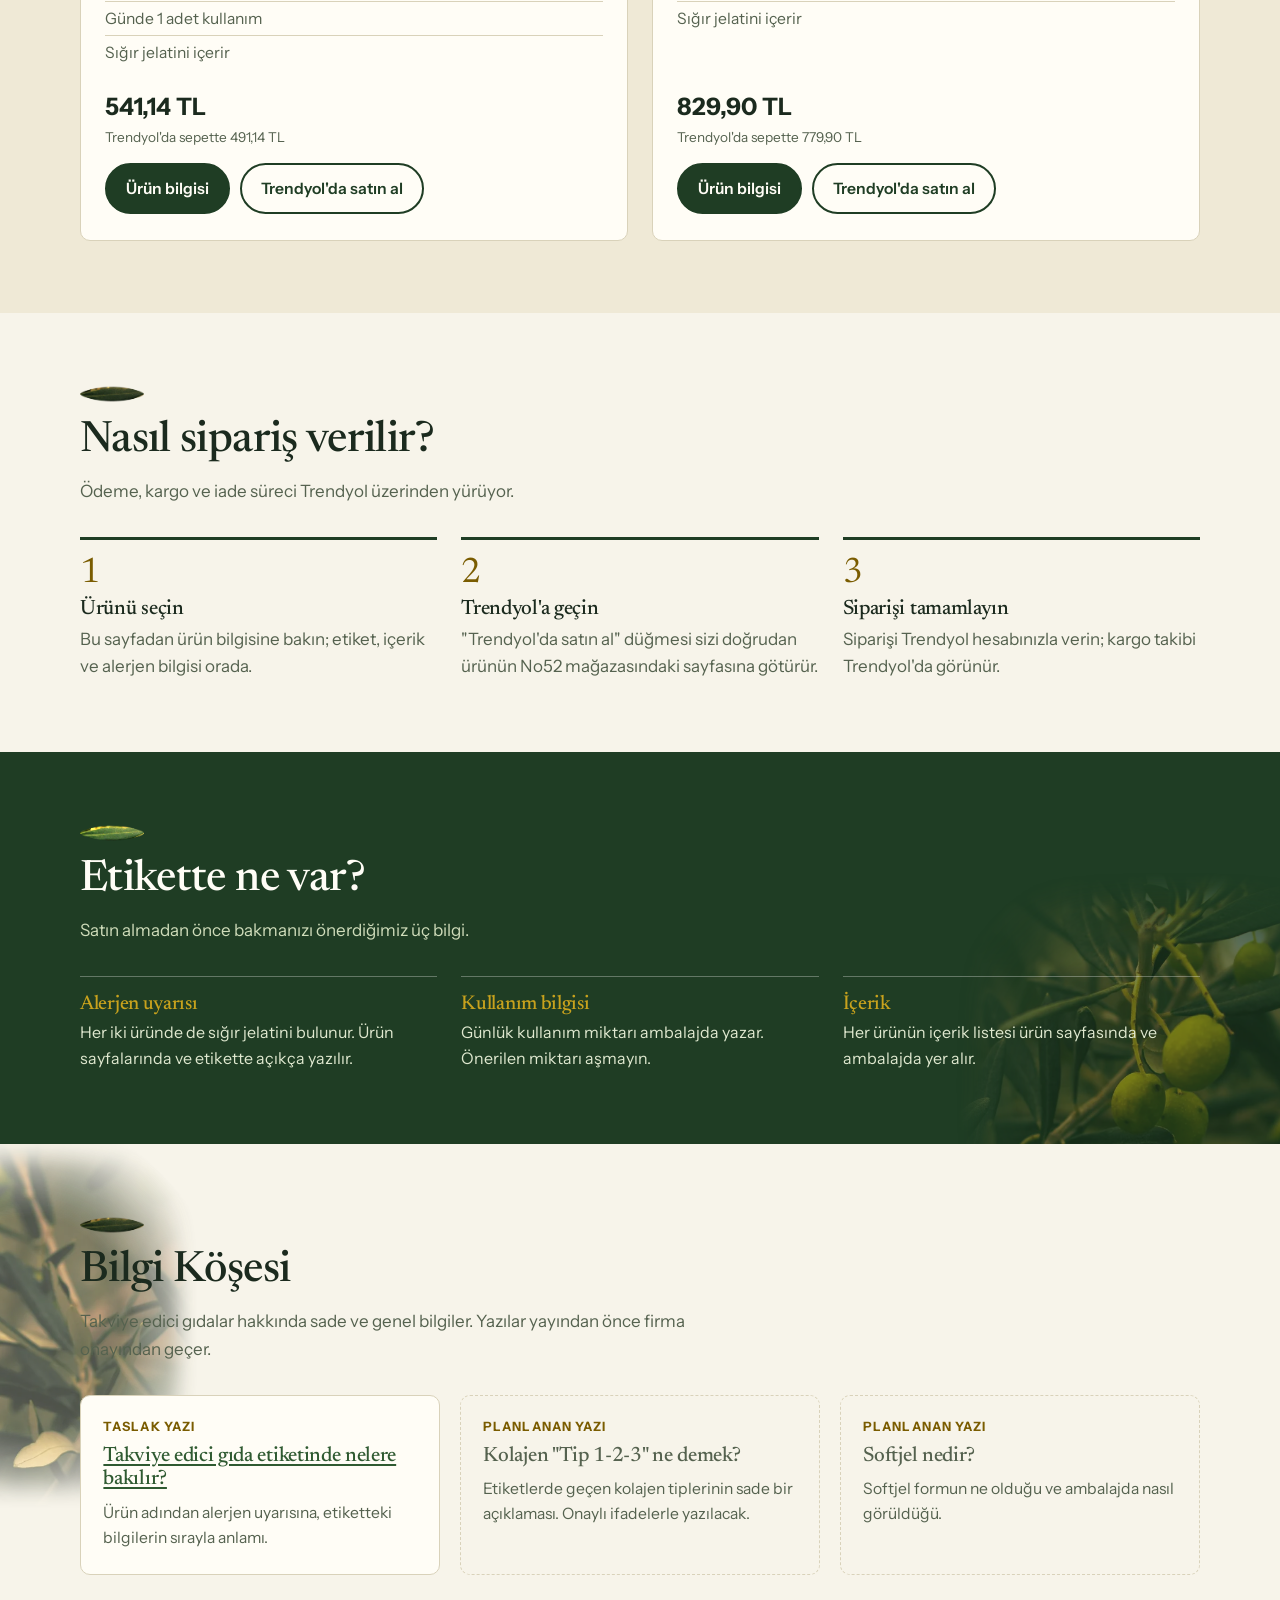
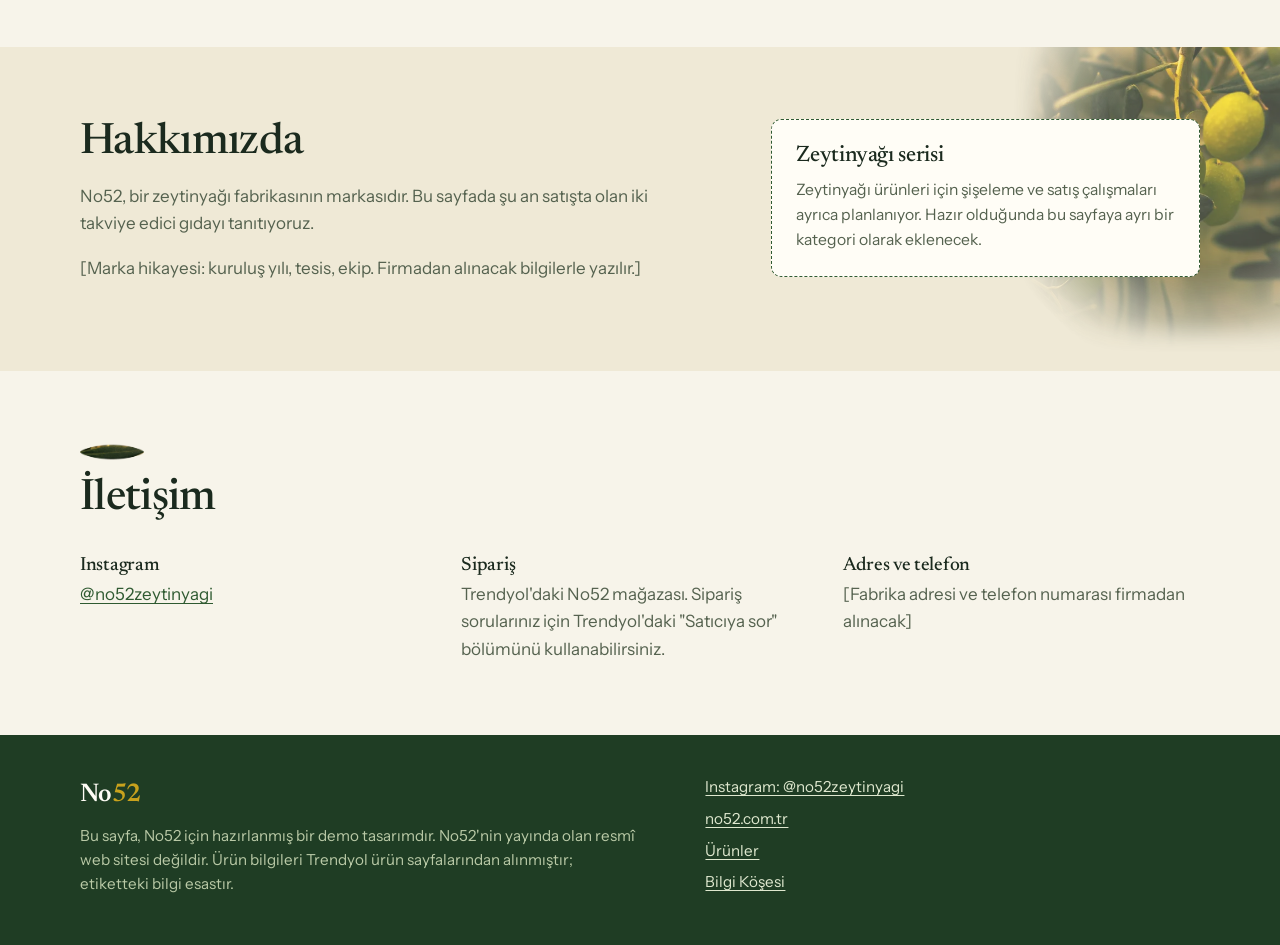
==== commit eb67cf63: "Gerçek zeytin dalı fotoğrafları, kapsüller yalnızca girişte" ====
--- a/index.html
+++ b/index.html
@@ -9,7 +9,7 @@
   <link rel="preconnect" href="https://fonts.googleapis.com">
   <link rel="preconnect" href="https://fonts.gstatic.com" crossorigin>
   <link href="https://fonts.googleapis.com/css2?family=Instrument+Sans:wght@400;500;600;700&family=Newsreader:opsz,wght@6..72,400;6..72,500;6..72,600&display=swap" rel="stylesheet">
-  <link rel="stylesheet" href="style.css?v=6">
+  <link rel="stylesheet" href="style.css?v=7">
 <script>document.documentElement.className += " js";</script>
 </head>
 <body>
@@ -41,7 +41,7 @@
     </section>
 
     <section id="urunler" class="alt">
-      <div class="fx" aria-hidden="true"><span class="caps"></span><span class="branch br-c"></span></div>
+      <div class="fx" aria-hidden="true"><span class="branch br-c"></span></div>
       <div class="wrap">
         <div class="sec-head">
           <h2>Ürünler</h2>
@@ -90,7 +90,6 @@
     </section>
 
     <section id="siparis">
-      <div class="fx" aria-hidden="true"><span class="caps"></span></div>
       <div class="wrap">
         <div class="sec-head">
           <h2>Nasıl sipariş verilir?</h2>
@@ -105,7 +104,7 @@
     </section>
 
     <section class="band">
-      <div class="fx" aria-hidden="true"><span class="caps caps-dark"></span><span class="branch light br-d"></span></div>
+      <div class="fx" aria-hidden="true"><span class="branch light br-d"></span></div>
       <div class="wrap">
         <div class="sec-head">
           <h2>Etikette ne var?</h2>
@@ -147,7 +146,7 @@
     </section>
 
     <section id="hakkimizda" class="alt">
-      <div class="fx" aria-hidden="true"><span class="caps"></span><span class="branch br-c"></span></div>
+      <div class="fx" aria-hidden="true"><span class="branch br-c"></span></div>
       <div class="wrap about">
         <div>
           <h2 style="font-size:clamp(1.8rem,4vw,2.7rem);margin-bottom:1rem">Hakkımızda</h2>
@@ -162,7 +161,6 @@
     </section>
 
     <section id="iletisim">
-      <div class="fx" aria-hidden="true"><span class="caps"></span></div>
       <div class="wrap">
         <div class="sec-head"><h2>İletişim</h2></div>
         <div class="contact">
@@ -194,6 +192,6 @@
     <path class="outline" d="M16 6H24V14C24 20 33 26 33 40V110Q33 120 23 120H17Q7 120 7 110V40C7 26 16 20 16 14Z"/>
     <rect x="14" y="1" width="12" height="6" rx="1.5" fill="#c8a21d"/></svg>
   </div>
-  <script src="fx.js?v=1"></script>
+  <script src="fx.js?v=2"></script>
 </body>
 </html>
--- a/style.css
+++ b/style.css
@@ -200,48 +200,46 @@
   mask-image: linear-gradient(180deg, transparent, #000 18%, #000 82%, transparent);
 }
 .caps-hero {
-  opacity: 0.42;
+  opacity: max(0, calc(0.42 - var(--sy, 0) * 0.0007));
   -webkit-mask-image: linear-gradient(100deg, transparent 22%, #000 68%);
   mask-image: linear-gradient(100deg, transparent 22%, #000 68%);
 }
-.caps-dark { background-image: url(capsules-light.svg); opacity: 0.14; }
 @keyframes drift { to { background-position-x: 520px; } }
 
-/* Zeytin dalı */
+/* Zeytin dalı: gerçek fotoğraf kesitleri */
 .branch {
   position: absolute;
-  width: min(560px, 72vw);
-  aspect-ratio: 570 / 420;
-  background: url(olive-branch.svg) no-repeat center / contain;
-  transform-origin: 5% 82%;
+  background: no-repeat center / contain;
+  transform-origin: 8% 85%;
+  mix-blend-mode: multiply;
+  translate: 0 calc(var(--py, 0) * -0.07px);
   animation: sway 9s ease-in-out infinite alternate;
 }
-.branch.light { background-image: url(olive-branch-light.svg); opacity: 0.32; }
-@keyframes sway { from { rotate: -2deg; } to { rotate: 2.4deg; } }
-.br-a { right: -110px; top: -70px; }
-.br-b { left: -170px; bottom: -150px; width: min(430px, 60vw); transform: scaleX(-1) rotate(-14deg); animation-delay: -4s; opacity: 0.85; }
-.br-c { right: -150px; top: -120px; width: min(440px, 60vw); transform: scaleY(-1) rotate(-4deg); opacity: 0.7; animation-duration: 11s; }
-.br-d { right: -120px; bottom: -110px; width: min(500px, 65vw); }
-.br-e { left: -190px; top: -60px; width: min(430px, 60vw); transform: scaleX(-1); opacity: 0.75; animation-delay: -2s; }
-
-/* Düşen yapraklar */
-.lf { position: absolute; top: -30px; width: 30px; height: 12px; background: url(leaf.svg) no-repeat center / contain; opacity: 0; animation: fall 17s linear infinite; }
-.f1 { left: 12%; animation-delay: -2s; }
-.f2 { left: 34%; animation-delay: -7s; width: 24px; }
-.f3 { left: 58%; animation-delay: -11s; }
-.f4 { left: 76%; animation-delay: -4s; width: 26px; }
-.f5 { left: 90%; animation-delay: -14s; width: 22px; }
+.br-a { background-image: url(olive-b.webp); aspect-ratio: 760 / 564; width: min(540px, 72vw); right: -90px; top: -60px; opacity: 0.8; }
+.br-b { background-image: url(olive-c.webp); aspect-ratio: 640 / 714; width: min(330px, 50vw); left: -110px; bottom: -150px; opacity: 0.75; animation-delay: -4s; }
+.br-c { background-image: url(olive-a.webp); aspect-ratio: 1 / 1; width: min(400px, 60vw); right: -130px; top: -110px; opacity: 0.7; animation-duration: 11s; }
+.br-d { background-image: url(olive-a.webp); aspect-ratio: 1 / 1; width: min(440px, 62vw); right: -110px; bottom: -120px; mix-blend-mode: normal; opacity: 0.4; }
+.br-e { background-image: url(olive-c.webp); aspect-ratio: 640 / 714; width: min(340px, 50vw); left: -140px; top: -60px; opacity: 0.7; animation-delay: -2s; }
+@keyframes sway { from { rotate: -2.2deg; } to { rotate: 2.4deg; } }
+
+/* Düşen yapraklar: gerçek zeytin yaprağı */
+.lf { position: absolute; top: -30px; width: 52px; height: 16px; background: no-repeat center / contain; opacity: 0; animation: fall 17s linear infinite; }
+.f1 { left: 12%; animation-delay: -2s; background-image: url(leaf-1.webp); }
+.f2 { left: 34%; animation-delay: -7s; width: 42px; background-image: url(leaf-2.webp); }
+.f3 { left: 58%; animation-delay: -11s; background-image: url(leaf-3.webp); }
+.f4 { left: 76%; animation-delay: -4s; width: 46px; background-image: url(leaf-1.webp); }
+.f5 { left: 90%; animation-delay: -14s; width: 38px; background-image: url(leaf-2.webp); }
 @keyframes fall {
   0% { translate: 0 0; rotate: 0deg; opacity: 0; }
-  8% { opacity: 0.85; }
+  8% { opacity: 0.9; }
   50% { translate: 46px 260px; rotate: 140deg; }
-  92% { opacity: 0.85; }
+  92% { opacity: 0.9; }
   100% { translate: -24px 560px; rotate: 320deg; opacity: 0; }
 }
 
-/* Başlık süsü: küçük zeytin dalı */
-.sec-head::before { content: ""; display: block; width: 96px; height: 24px; background: url(sprig.svg) no-repeat left center / contain; margin-bottom: 0.8rem; }
-.band .sec-head::before { background-image: url(sprig-light.svg); }
+/* Başlık süsü: küçük gerçek yaprak */
+.sec-head::before { content: ""; display: block; width: 64px; height: 19px; background: url(leaf-2.webp) no-repeat left center / contain; margin-bottom: 0.8rem; }
+.band .sec-head::before { filter: brightness(2.2) saturate(1.2); }
 
 /* Giriş animasyonu */
 @keyframes rise { from { opacity: 0; translate: 0 18px; } to { opacity: 1; translate: 0 0; } }
@@ -279,7 +277,7 @@
   .gauge { right: 0.6rem; top: auto; bottom: 1rem; translate: none; width: 26px; height: 80px; }
 }
 @media (max-width: 900px) {
-  .branch { opacity: 0.4; }
+  .branch { opacity: 0.45; }
   .br-b, .br-e { display: none; }
   .caps-hero { -webkit-mask-image: none; mask-image: none; opacity: 0.14; }
   .lf.f4, .lf.f5 { display: none; }
@@ -290,4 +288,4 @@
 }
 
 /* İç sayfalarda dal metnin üstüne binmesin */
-.inner .br-a { right: -230px; top: -190px; width: min(440px, 60vw); opacity: 0.6; }
+.inner .br-a { right: -190px; top: -140px; width: min(400px, 60vw); opacity: 0.55; }
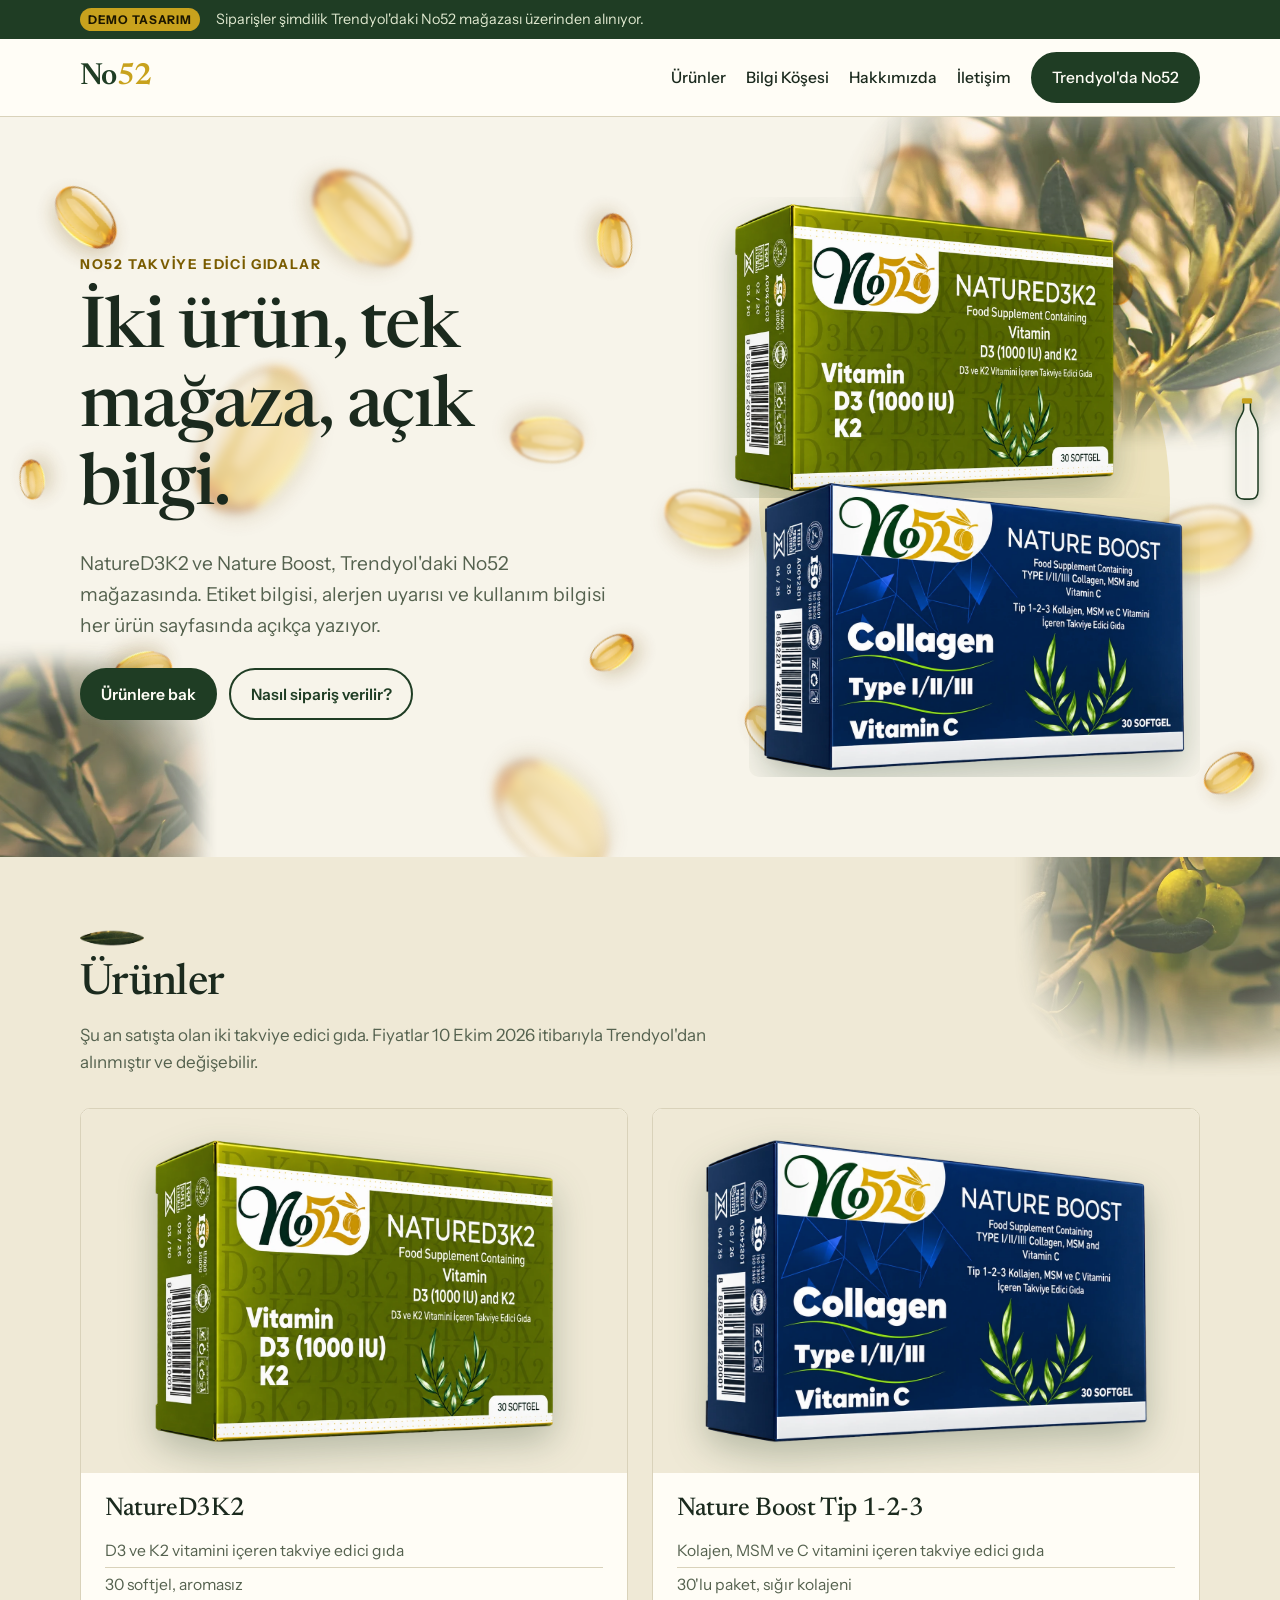
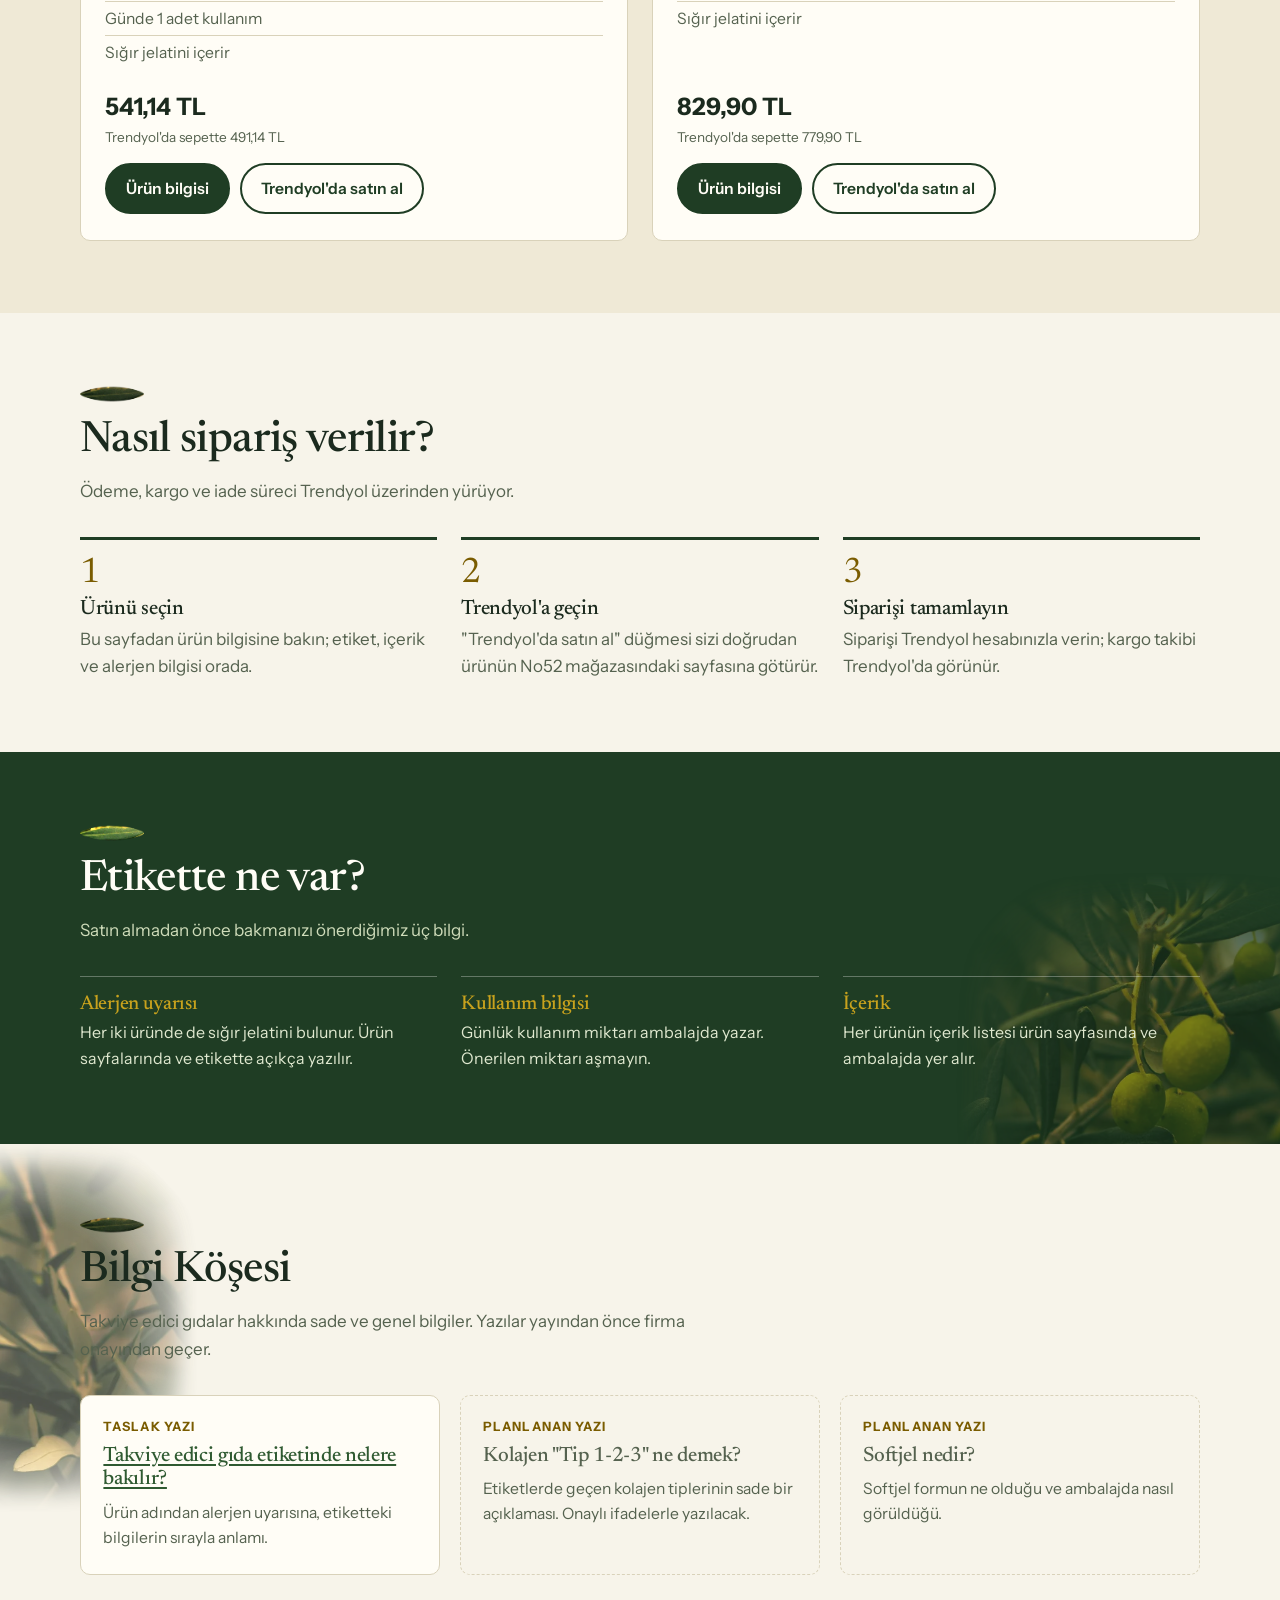
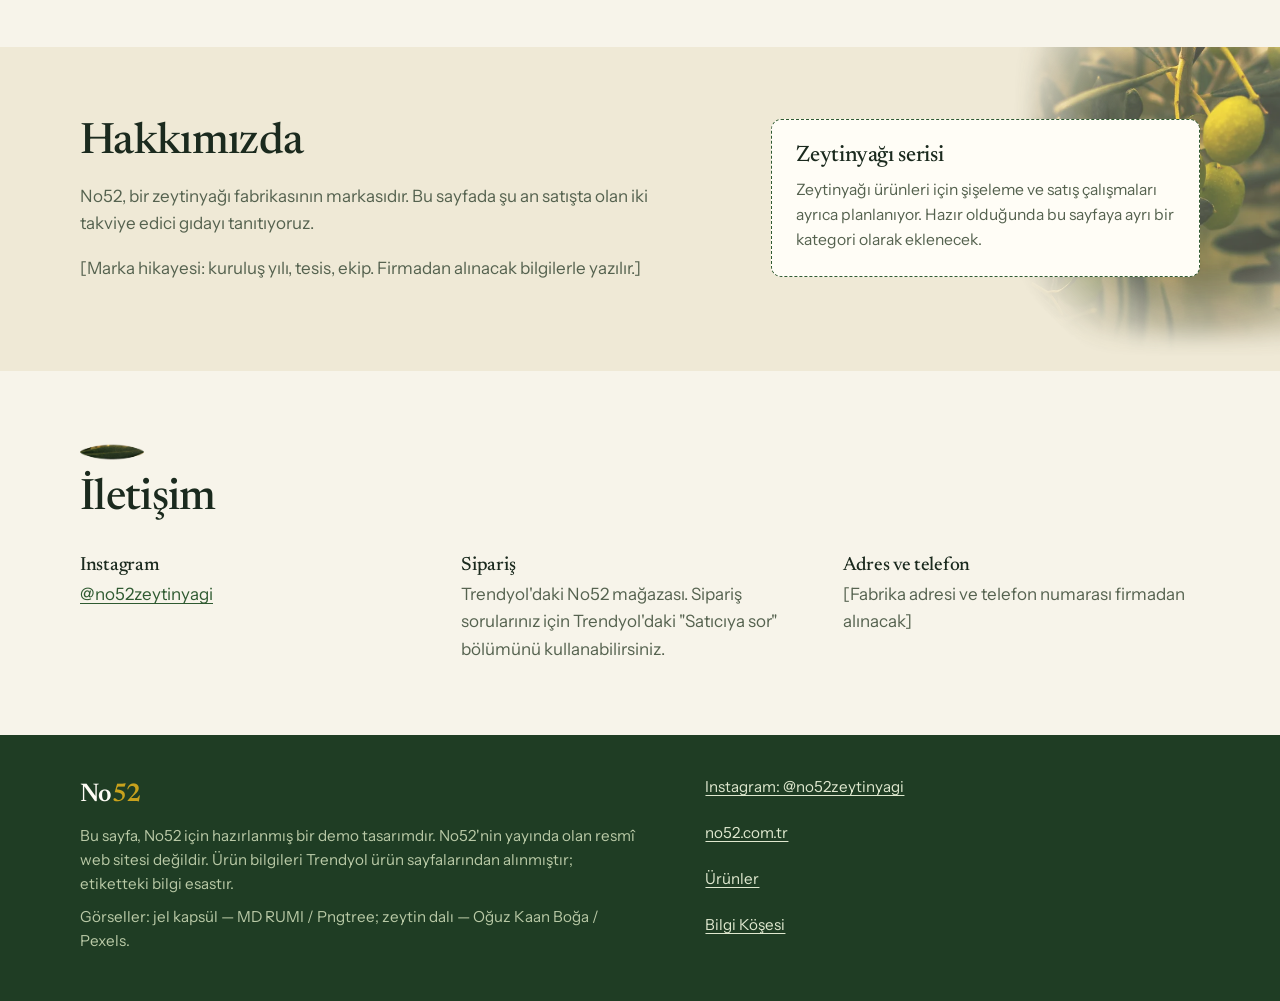
==== commit 62230fa7: "Gerçek jel kapsül görseli, girişte dağınık" ====
--- a/index.html
+++ b/index.html
@@ -9,7 +9,7 @@
   <link rel="preconnect" href="https://fonts.googleapis.com">
   <link rel="preconnect" href="https://fonts.gstatic.com" crossorigin>
   <link href="https://fonts.googleapis.com/css2?family=Instrument+Sans:wght@400;500;600;700&family=Newsreader:opsz,wght@6..72,400;6..72,500;6..72,600&display=swap" rel="stylesheet">
-  <link rel="stylesheet" href="style.css?v=7">
+  <link rel="stylesheet" href="style.css?v=8">
 <script>document.documentElement.className += " js";</script>
 </head>
 <body>
@@ -22,7 +22,7 @@
   </header>
   <main>
     <section class="hero">
-      <div class="fx" aria-hidden="true"><span class="caps caps-hero"></span><span class="branch br-a"></span><span class="branch br-b"></span><i class="lf f1"></i><i class="lf f2"></i><i class="lf f3"></i><i class="lf f4"></i><i class="lf f5"></i></div>
+      <div class="fx" aria-hidden="true"><span class="pills"><i style="--x:4%;--y:10%;--s:70px;--r:20deg;--b:0px;--o:0.85;--d:0s;--f:1;--t:7s;--k:-0.1"></i><i style="--x:14%;--y:36%;--s:150px;--r:-35deg;--b:4px;--o:0.45;--d:-2s;--f:-1;--t:10s;--k:-0.22"></i><i style="--x:9%;--y:72%;--s:56px;--r:140deg;--b:0px;--o:0.8;--d:-4s;--f:1;--t:8s;--k:-0.08"></i><i style="--x:24%;--y:8%;--s:110px;--r:70deg;--b:2px;--o:0.6;--d:-1s;--f:-1;--t:9s;--k:-0.16"></i><i style="--x:46%;--y:70%;--s:46px;--r:-60deg;--b:0px;--o:0.9;--d:-3s;--f:1;--t:7s;--k:-0.07"></i><i style="--x:38%;--y:88%;--s:130px;--r:200deg;--b:4px;--o:0.4;--d:-5s;--f:1;--t:11s;--k:-0.2"></i><i style="--x:46%;--y:14%;--s:52px;--r:110deg;--b:0px;--o:0.85;--d:-2s;--f:-1;--t:8s;--k:-0.09"></i><i style="--x:52%;--y:50%;--s:84px;--r:-10deg;--b:1px;--o:0.65;--d:-6s;--f:1;--t:9s;--k:-0.12"></i><i style="--x:58%;--y:80%;--s:60px;--r:250deg;--b:0px;--o:0.8;--d:-1s;--f:-1;--t:7s;--k:-0.1"></i><i style="--x:66%;--y:6%;--s:120px;--r:-100deg;--b:3px;--o:0.5;--d:-4s;--f:1;--t:10s;--k:-0.18"></i><i style="--x:72%;--y:34%;--s:44px;--r:40deg;--b:0px;--o:0.9;--d:-3s;--f:-1;--t:8s;--k:-0.07"></i><i style="--x:78%;--y:70%;--s:160px;--r:160deg;--b:5px;--o:0.4;--d:-2s;--f:1;--t:12s;--k:-0.24"></i><i style="--x:84%;--y:18%;--s:64px;--r:-150deg;--b:0px;--o:0.85;--d:-5s;--f:1;--t:7s;--k:-0.1"></i><i style="--x:90%;--y:52%;--s:98px;--r:15deg;--b:2px;--o:0.6;--d:-1s;--f:-1;--t:9s;--k:-0.14"></i><i style="--x:94%;--y:86%;--s:52px;--r:300deg;--b:0px;--o:0.85;--d:-6s;--f:1;--t:8s;--k:-0.08"></i><i style="--x:1%;--y:47%;--s:38px;--r:-120deg;--b:0px;--o:0.8;--d:-2s;--f:1;--t:6s;--k:-0.06"></i><i style="--x:62%;--y:26%;--s:40px;--r:75deg;--b:0px;--o:0.8;--d:-4s;--f:-1;--t:7s;--k:-0.06"></i><i style="--x:40%;--y:40%;--s:70px;--r:-200deg;--b:1px;--o:0.55;--d:-3s;--f:1;--t:9s;--k:-0.11"></i></span><span class="branch br-a"></span><span class="branch br-b"></span><i class="lf f1"></i><i class="lf f2"></i><i class="lf f3"></i><i class="lf f4"></i><i class="lf f5"></i></div>
       <div class="wrap">
         <div>
           <p class="eyebrow">No52 takviye edici gıdalar</p>
@@ -176,6 +176,7 @@
       <div>
         <a class="logo" href="index.html">No<span>52</span></a>
         <p>Bu sayfa, No52 için hazırlanmış bir demo tasarımdır. No52'nin yayında olan resmî web sitesi değildir. Ürün bilgileri Trendyol ürün sayfalarından alınmıştır; etiketteki bilgi esastır.</p>
+        <p>Görseller: jel kapsül — MD RUMI / Pngtree; zeytin dalı — Oğuz Kaan Boğa / Pexels.</p>
       </div>
       <ul>
         <li><a href="https://www.instagram.com/no52zeytinyagi/" target="_blank" rel="noopener">Instagram: @no52zeytinyagi</a></li>
--- a/style.css
+++ b/style.css
@@ -188,23 +188,23 @@
 
 .fx { position: absolute; inset: 0; overflow: hidden; pointer-events: none; z-index: 0; }
 
-/* Jel kapsül zemini */
-.caps {
-  position: absolute; inset: -10% 0;
-  background: url(capsules.svg) repeat;
-  background-size: 520px;
-  background-position-y: calc(var(--sy, 0) * -0.07px);
-  opacity: 0.17;
-  animation: drift 120s linear infinite;
-  -webkit-mask-image: linear-gradient(180deg, transparent, #000 18%, #000 82%, transparent);
-  mask-image: linear-gradient(180deg, transparent, #000 18%, #000 82%, transparent);
-}
-.caps-hero {
-  opacity: max(0, calc(0.42 - var(--sy, 0) * 0.0007));
-  -webkit-mask-image: linear-gradient(100deg, transparent 22%, #000 68%);
-  mask-image: linear-gradient(100deg, transparent 22%, #000 68%);
-}
-@keyframes drift { to { background-position-x: 520px; } }
+/* Jel kapsüller: gerçek kapsül fotoğrafı, her yöne dağınık; aşağı indikçe silinir */
+.pills { position: absolute; inset: 0; opacity: max(0, calc(1 - var(--sy, 0) * 0.0017)); }
+.pills i {
+  position: absolute; left: var(--x); top: var(--y);
+  width: var(--s); aspect-ratio: 420 / 320;
+  background: url(capsule.webp) center / contain no-repeat;
+  opacity: var(--o);
+  rotate: var(--r);
+  transform: translateY(calc(var(--sy, 0) * var(--k, -0.1) * 1px)) scaleX(var(--f, 1));
+  filter: blur(var(--b, 0px)) drop-shadow(0 8px 9px rgba(120, 80, 0, 0.28));
+  animation: pfloat var(--t, 8s) ease-in-out infinite alternate;
+  animation-delay: var(--d, 0s);
+}
+@keyframes pfloat {
+  from { translate: -4px -9px; rotate: var(--r); }
+  to { translate: 6px 10px; rotate: calc(var(--r) + 9deg); }
+}
 
 /* Zeytin dalı: gerçek fotoğraf kesitleri */
 .branch {
@@ -279,7 +279,8 @@
 @media (max-width: 900px) {
   .branch { opacity: 0.45; }
   .br-b, .br-e { display: none; }
-  .caps-hero { -webkit-mask-image: none; mask-image: none; opacity: 0.14; }
+  .pills i:nth-child(n+11) { display: none; }
+  .pills { opacity: max(0, calc(0.55 - var(--sy, 0) * 0.001)); }
   .lf.f4, .lf.f5 { display: none; }
 }
 @media (prefers-reduced-motion: reduce) {
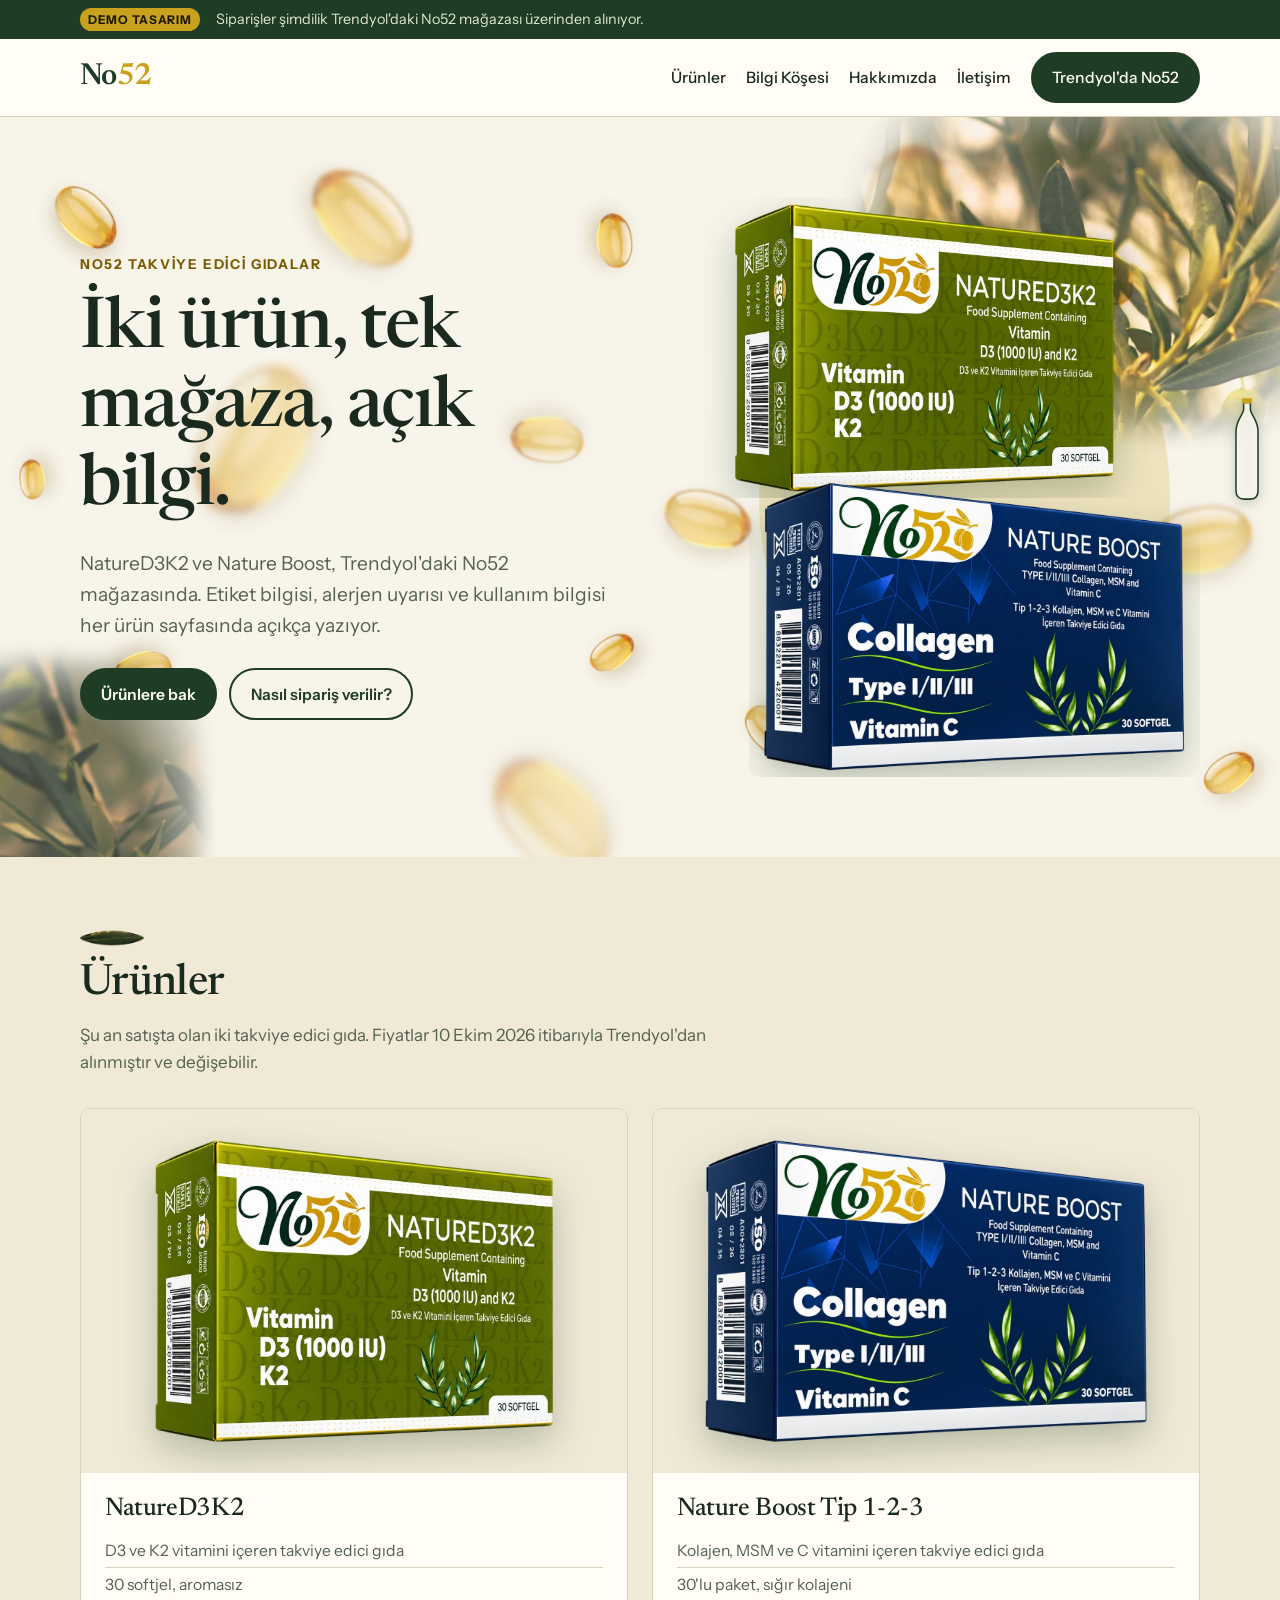
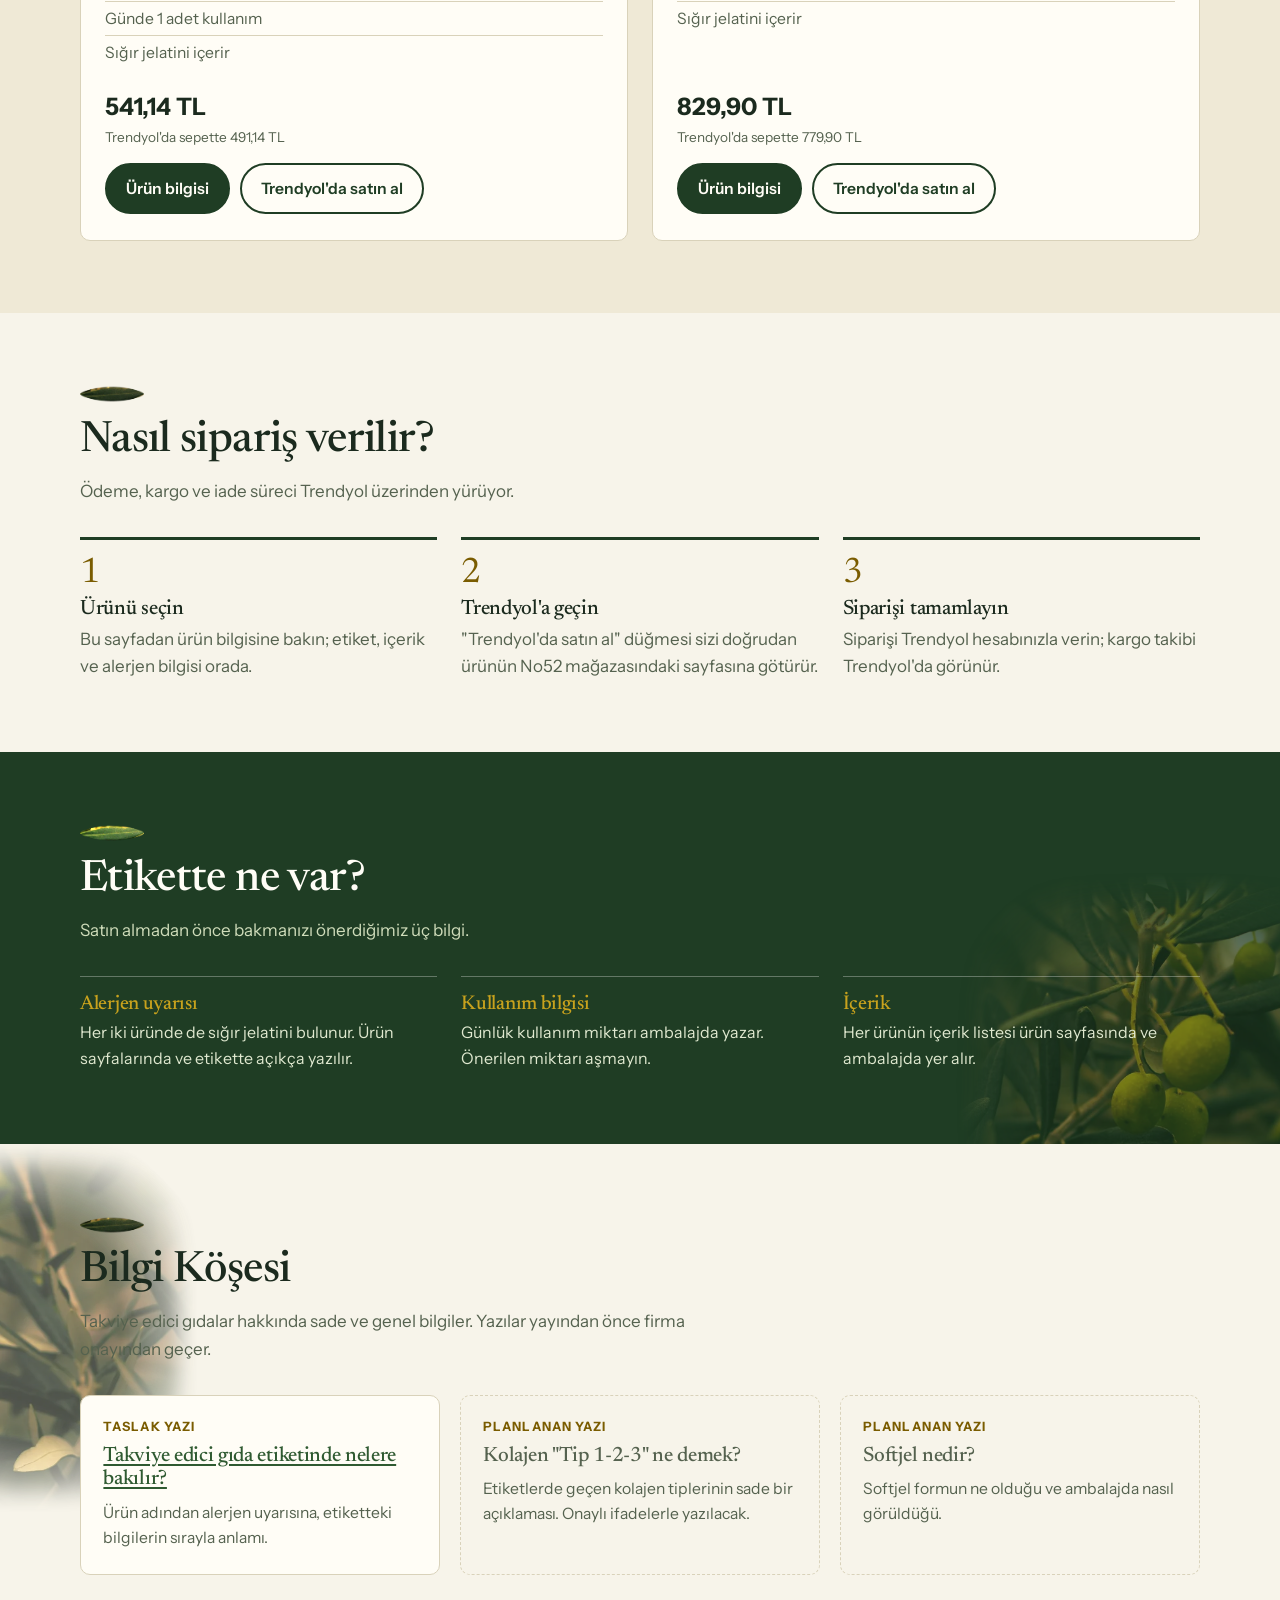
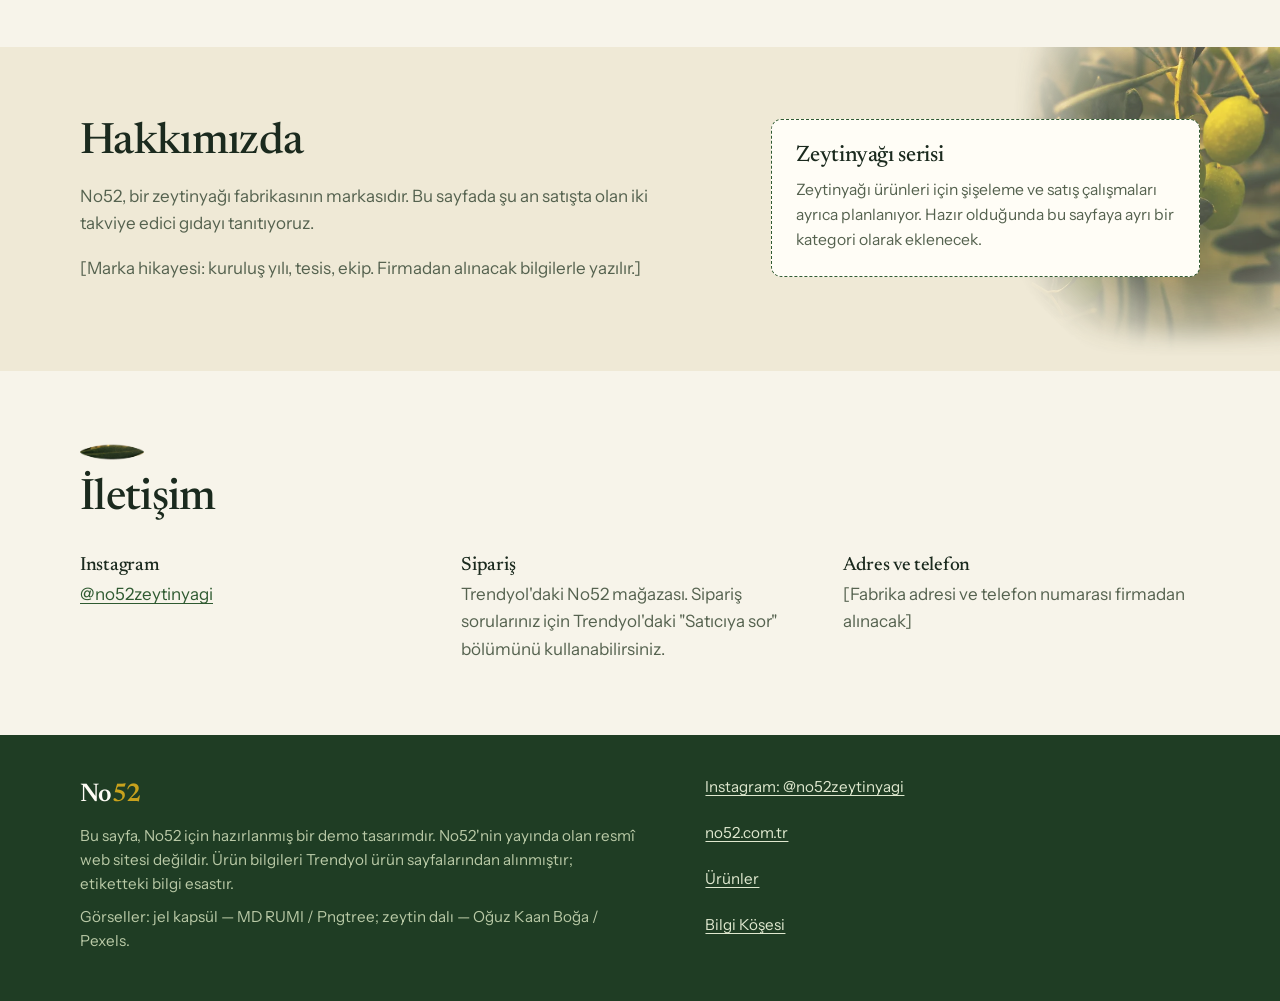
==== commit 83ae6f18: "Ürün bölümünden sağ üst zeytin dalı kaldırıldı" ====
--- a/index.html
+++ b/index.html
@@ -9,7 +9,7 @@
   <link rel="preconnect" href="https://fonts.googleapis.com">
   <link rel="preconnect" href="https://fonts.gstatic.com" crossorigin>
   <link href="https://fonts.googleapis.com/css2?family=Instrument+Sans:wght@400;500;600;700&family=Newsreader:opsz,wght@6..72,400;6..72,500;6..72,600&display=swap" rel="stylesheet">
-  <link rel="stylesheet" href="style.css?v=8">
+  <link rel="stylesheet" href="style.css?v=9">
 <script>document.documentElement.className += " js";</script>
 </head>
 <body>
@@ -41,7 +41,7 @@
     </section>
 
     <section id="urunler" class="alt">
-      <div class="fx" aria-hidden="true"><span class="branch br-c"></span></div>
+      
       <div class="wrap">
         <div class="sec-head">
           <h2>Ürünler</h2>
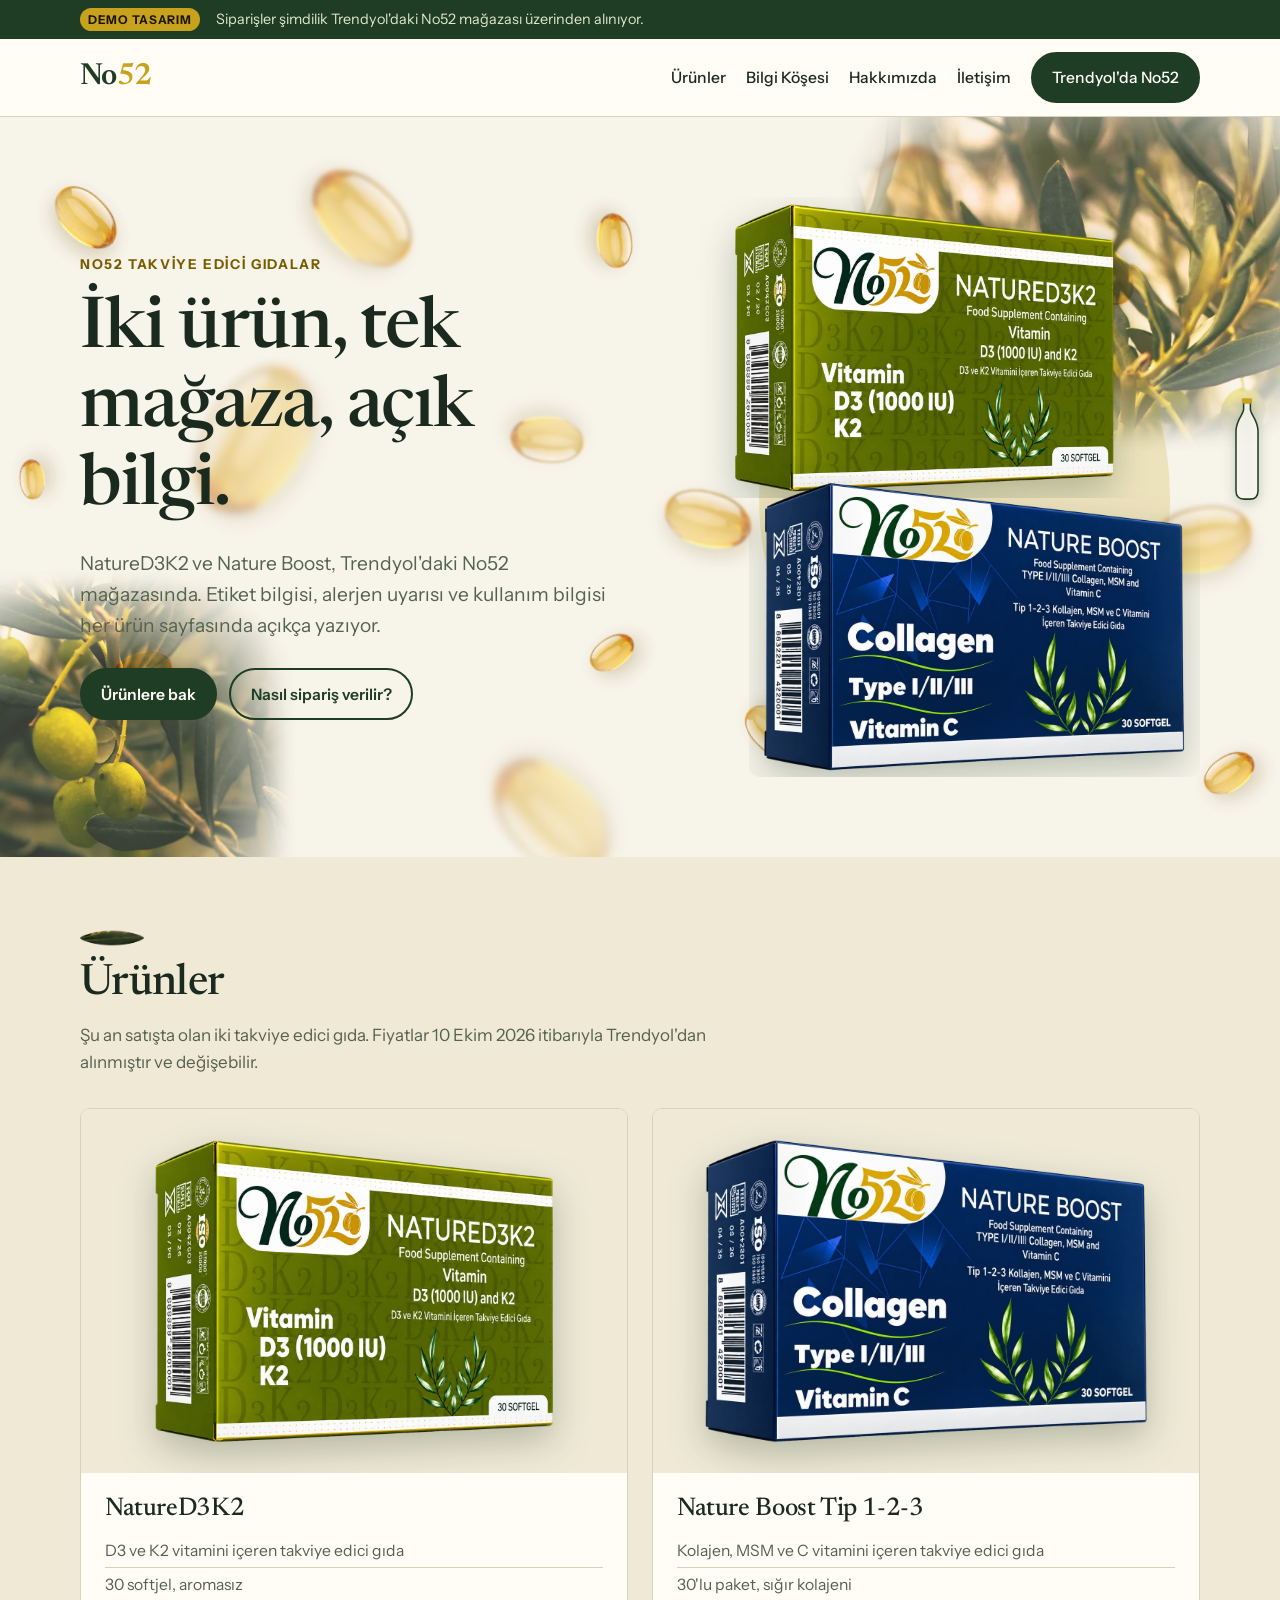
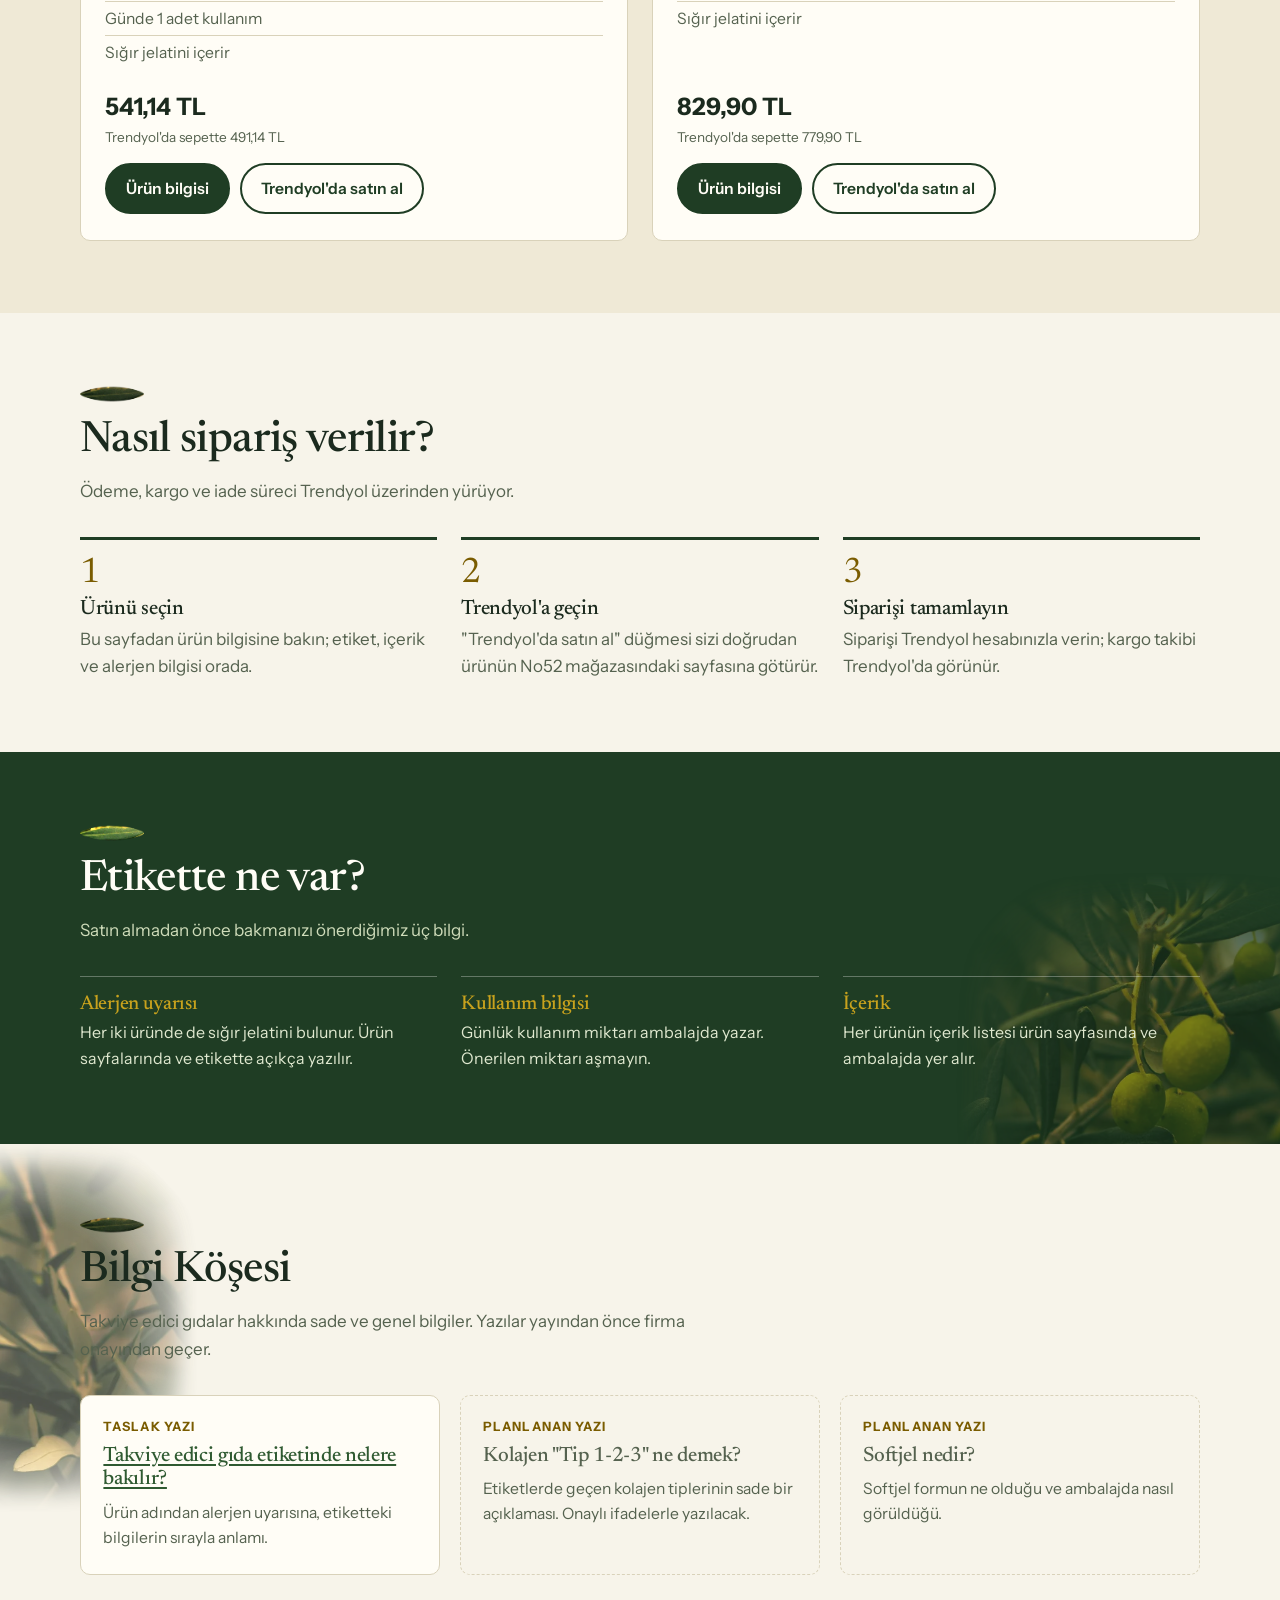
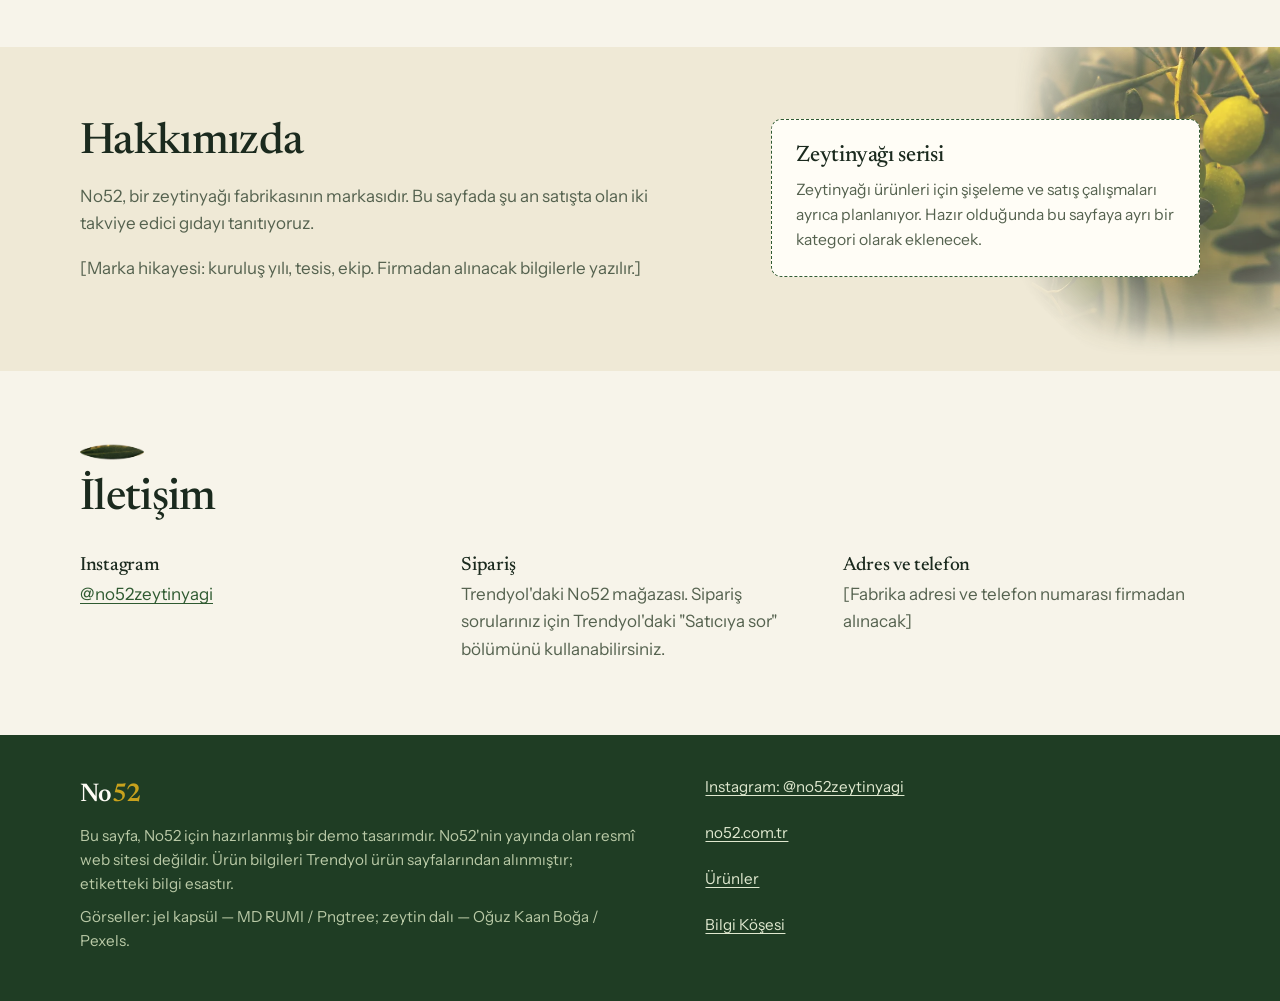
==== commit 3d971e72: "Zeytinli dal girişin sol alt köşesine" ====
--- a/index.html
+++ b/index.html
@@ -9,7 +9,7 @@
   <link rel="preconnect" href="https://fonts.googleapis.com">
   <link rel="preconnect" href="https://fonts.gstatic.com" crossorigin>
   <link href="https://fonts.googleapis.com/css2?family=Instrument+Sans:wght@400;500;600;700&family=Newsreader:opsz,wght@6..72,400;6..72,500;6..72,600&display=swap" rel="stylesheet">
-  <link rel="stylesheet" href="style.css?v=9">
+  <link rel="stylesheet" href="style.css?v=10">
 <script>document.documentElement.className += " js";</script>
 </head>
 <body>
--- a/style.css
+++ b/style.css
@@ -216,7 +216,7 @@
   animation: sway 9s ease-in-out infinite alternate;
 }
 .br-a { background-image: url(olive-b.webp); aspect-ratio: 760 / 564; width: min(540px, 72vw); right: -90px; top: -60px; opacity: 0.8; }
-.br-b { background-image: url(olive-c.webp); aspect-ratio: 640 / 714; width: min(330px, 50vw); left: -110px; bottom: -150px; opacity: 0.75; animation-delay: -4s; }
+.br-b { background-image: url(olive-a.webp); aspect-ratio: 1 / 1; width: min(420px, 60vw); left: -120px; bottom: -130px; opacity: 0.8; transform: scaleX(-1); transform-origin: 50% 85%; animation-delay: -4s; }
 .br-c { background-image: url(olive-a.webp); aspect-ratio: 1 / 1; width: min(400px, 60vw); right: -130px; top: -110px; opacity: 0.7; animation-duration: 11s; }
 .br-d { background-image: url(olive-a.webp); aspect-ratio: 1 / 1; width: min(440px, 62vw); right: -110px; bottom: -120px; mix-blend-mode: normal; opacity: 0.4; }
 .br-e { background-image: url(olive-c.webp); aspect-ratio: 640 / 714; width: min(340px, 50vw); left: -140px; top: -60px; opacity: 0.7; animation-delay: -2s; }
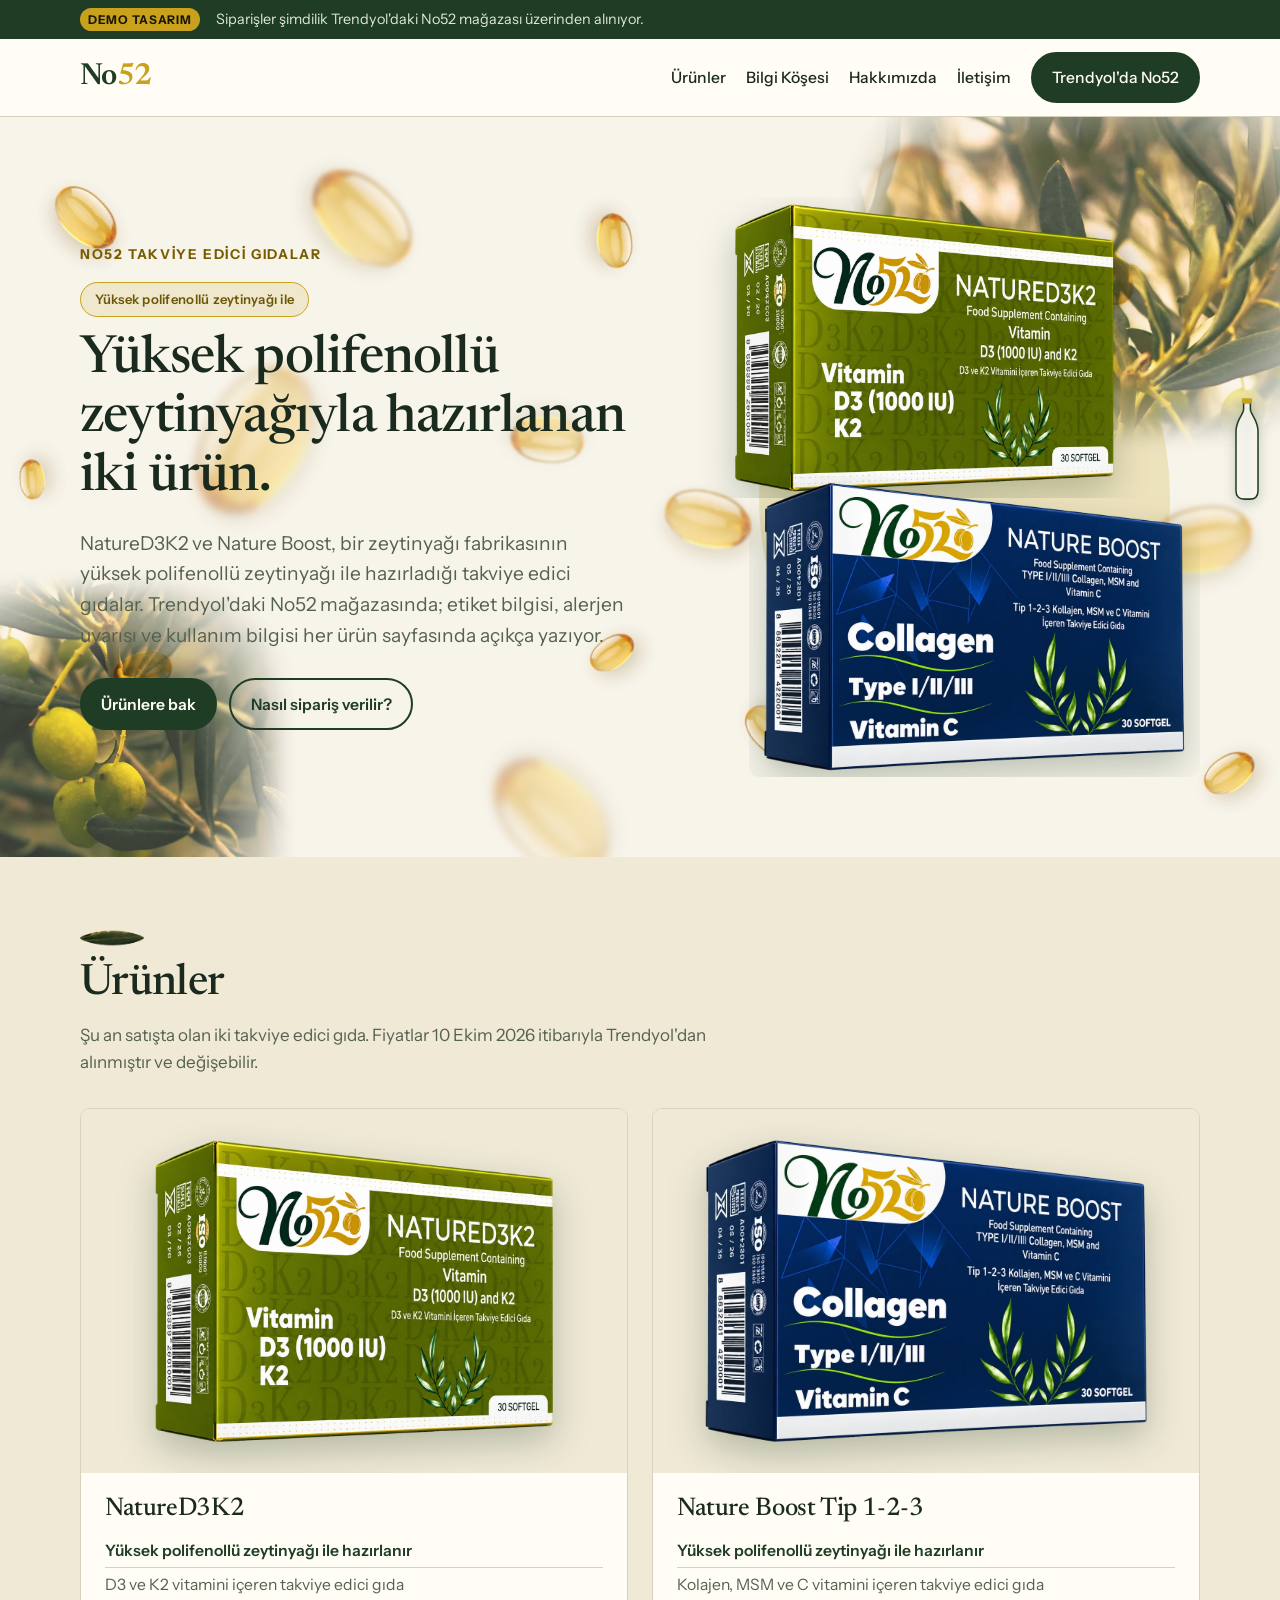
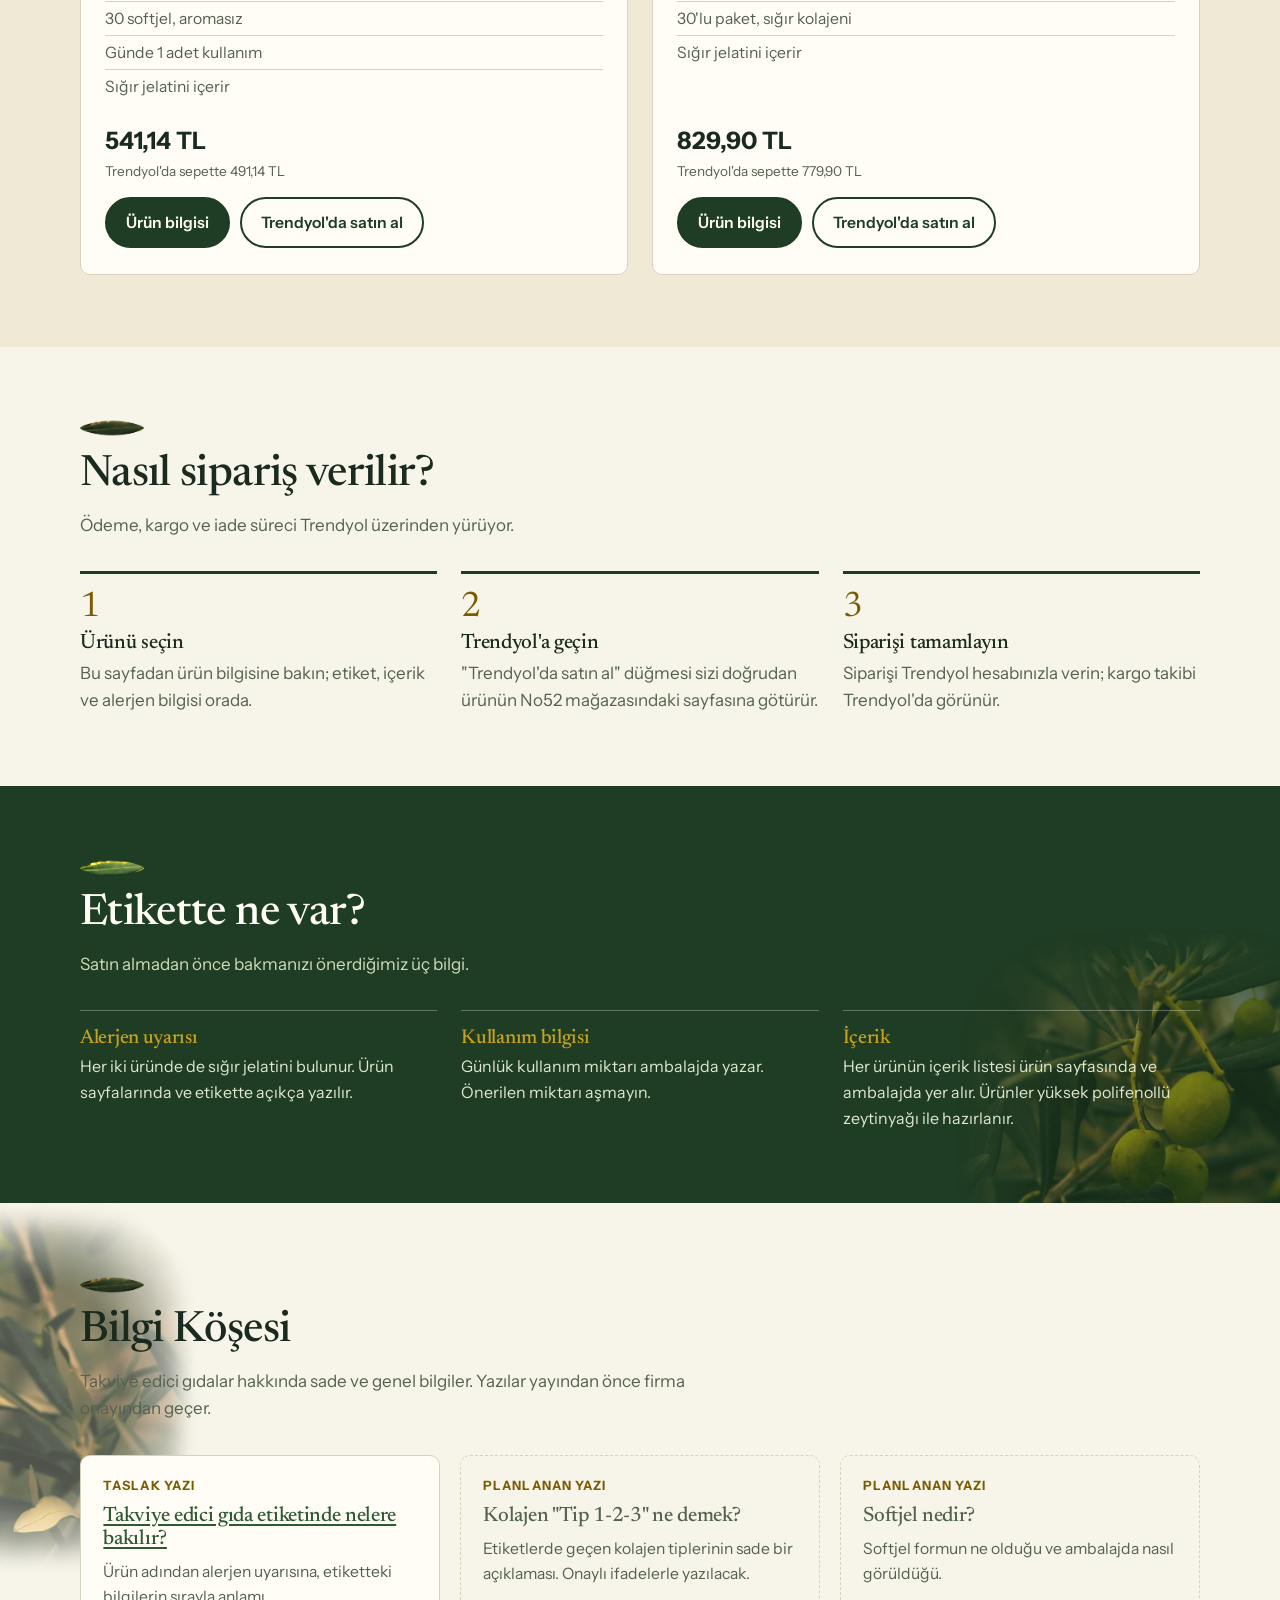
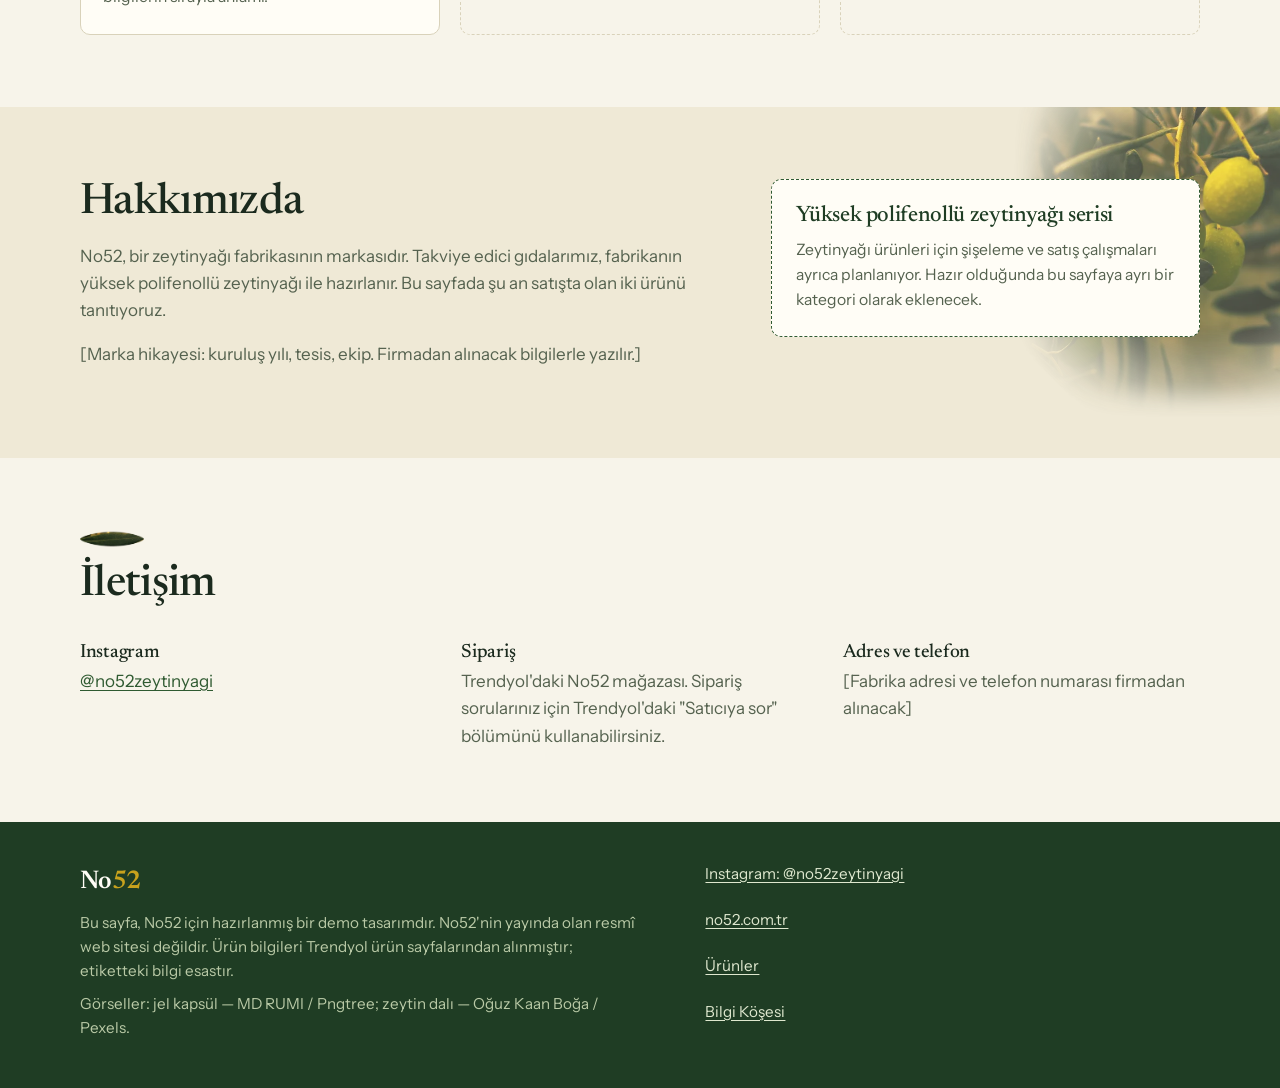
==== commit 4ee2cff1: "Yüksek polifenol vurgusu eklendi" ====
--- a/index.html
+++ b/index.html
@@ -4,12 +4,12 @@
   <meta charset="utf-8">
   <meta name="viewport" content="width=device-width, initial-scale=1">
   <meta name="robots" content="noindex">
-  <title>No52 | Takviye edici gıdalar (demo)</title>
-  <meta name="description" content="No52 takviye edici gıdalar için demo site tasarımı.">
+  <title>No52 | Yüksek polifenollü zeytinyağı ile takviye edici gıdalar (demo)</title>
+  <meta name="description" content="Yüksek polifenollü zeytinyağı ile hazırlanan No52 takviye edici gıdalar için demo site tasarımı.">
   <link rel="preconnect" href="https://fonts.googleapis.com">
   <link rel="preconnect" href="https://fonts.gstatic.com" crossorigin>
   <link href="https://fonts.googleapis.com/css2?family=Instrument+Sans:wght@400;500;600;700&family=Newsreader:opsz,wght@6..72,400;6..72,500;6..72,600&display=swap" rel="stylesheet">
-  <link rel="stylesheet" href="style.css?v=10">
+  <link rel="stylesheet" href="style.css?v=12">
 <script>document.documentElement.className += " js";</script>
 </head>
 <body>
@@ -26,8 +26,9 @@
       <div class="wrap">
         <div>
           <p class="eyebrow">No52 takviye edici gıdalar</p>
-          <h1>İki ürün, tek mağaza, açık bilgi.</h1>
-          <p class="lede">NatureD3K2 ve Nature Boost, Trendyol'daki No52 mağazasında. Etiket bilgisi, alerjen uyarısı ve kullanım bilgisi her ürün sayfasında açıkça yazıyor.</p>
+          <span class="hp">Yüksek polifenollü zeytinyağı ile</span>
+          <h1>Yüksek polifenollü zeytinyağıyla hazırlanan iki ürün.</h1>
+          <p class="lede">NatureD3K2 ve Nature Boost, bir zeytinyağı fabrikasının yüksek polifenollü zeytinyağı ile hazırladığı takviye edici gıdalar. Trendyol'daki No52 mağazasında; etiket bilgisi, alerjen uyarısı ve kullanım bilgisi her ürün sayfasında açıkça yazıyor.</p>
           <div class="actions">
             <a class="btn" href="#urunler">Ürünlere bak</a>
             <a class="btn ghost" href="#siparis">Nasıl sipariş verilir?</a>
@@ -53,6 +54,7 @@
             <div class="body">
               <h3>NatureD3K2</h3>
               <ul class="facts">
+                <li class="hp-li">Yüksek polifenollü zeytinyağı ile hazırlanır</li>
                 <li>D3 ve K2 vitamini içeren takviye edici gıda</li>
                 <li>30 softjel, aromasız</li>
                 <li>Günde 1 adet kullanım</li>
@@ -72,6 +74,7 @@
             <div class="body">
               <h3>Nature Boost Tip 1-2-3</h3>
               <ul class="facts">
+                <li class="hp-li">Yüksek polifenollü zeytinyağı ile hazırlanır</li>
                 <li>Kolajen, MSM ve C vitamini içeren takviye edici gıda</li>
                 <li>30'lu paket, sığır kolajeni</li>
                 <li>Sığır jelatini içerir</li>
@@ -113,7 +116,7 @@
         <div class="band-grid">
           <div><h3>Alerjen uyarısı</h3><p>Her iki üründe de sığır jelatini bulunur. Ürün sayfalarında ve etikette açıkça yazılır.</p></div>
           <div><h3>Kullanım bilgisi</h3><p>Günlük kullanım miktarı ambalajda yazar. Önerilen miktarı aşmayın.</p></div>
-          <div><h3>İçerik</h3><p>Her ürünün içerik listesi ürün sayfasında ve ambalajda yer alır.</p></div>
+          <div><h3>İçerik</h3><p>Her ürünün içerik listesi ürün sayfasında ve ambalajda yer alır. Ürünler yüksek polifenollü zeytinyağı ile hazırlanır.</p></div>
         </div>
       </div>
     </section>
@@ -150,11 +153,11 @@
       <div class="wrap about">
         <div>
           <h2 style="font-size:clamp(1.8rem,4vw,2.7rem);margin-bottom:1rem">Hakkımızda</h2>
-          <p>No52, bir zeytinyağı fabrikasının markasıdır. Bu sayfada şu an satışta olan iki takviye edici gıdayı tanıtıyoruz.</p>
+          <p>No52, bir zeytinyağı fabrikasının markasıdır. Takviye edici gıdalarımız, fabrikanın yüksek polifenollü zeytinyağı ile hazırlanır. Bu sayfada şu an satışta olan iki ürünü tanıtıyoruz.</p>
           <p>[Marka hikayesi: kuruluş yılı, tesis, ekip. Firmadan alınacak bilgilerle yazılır.]</p>
         </div>
         <div class="oil-card">
-          <h3>Zeytinyağı serisi</h3>
+          <h3>Yüksek polifenollü zeytinyağı serisi</h3>
           <p>Zeytinyağı ürünleri için şişeleme ve satış çalışmaları ayrıca planlanıyor. Hazır olduğunda bu sayfaya ayrı bir kategori olarak eklenecek.</p>
         </div>
       </div>
--- a/style.css
+++ b/style.css
@@ -290,3 +290,11 @@
 
 /* İç sayfalarda dal metnin üstüne binmesin */
 .inner .br-a { right: -190px; top: -140px; width: min(400px, 60vw); opacity: 0.55; }
+
+/* Yüksek polifenol vurgusu */
+.hp { display: inline-block; margin: 0.2rem 0 0.9rem; padding: 0.38rem 0.85rem; border: 1px solid var(--gold); border-radius: 999px; background: rgba(200, 162, 29, 0.14); color: #6b560a; font-size: 0.82rem; font-weight: 600; letter-spacing: 0.02em; }
+.hero .hp { display: table; }
+.facts .hp-li { font-weight: 600; color: var(--green); }
+.oil-card h3 { color: var(--green); }
+.hero h1 { font-size: clamp(2.1rem, 4.1vw, 3.3rem); line-height: 1.12; }
+.hero h1 { max-width: 19ch; }
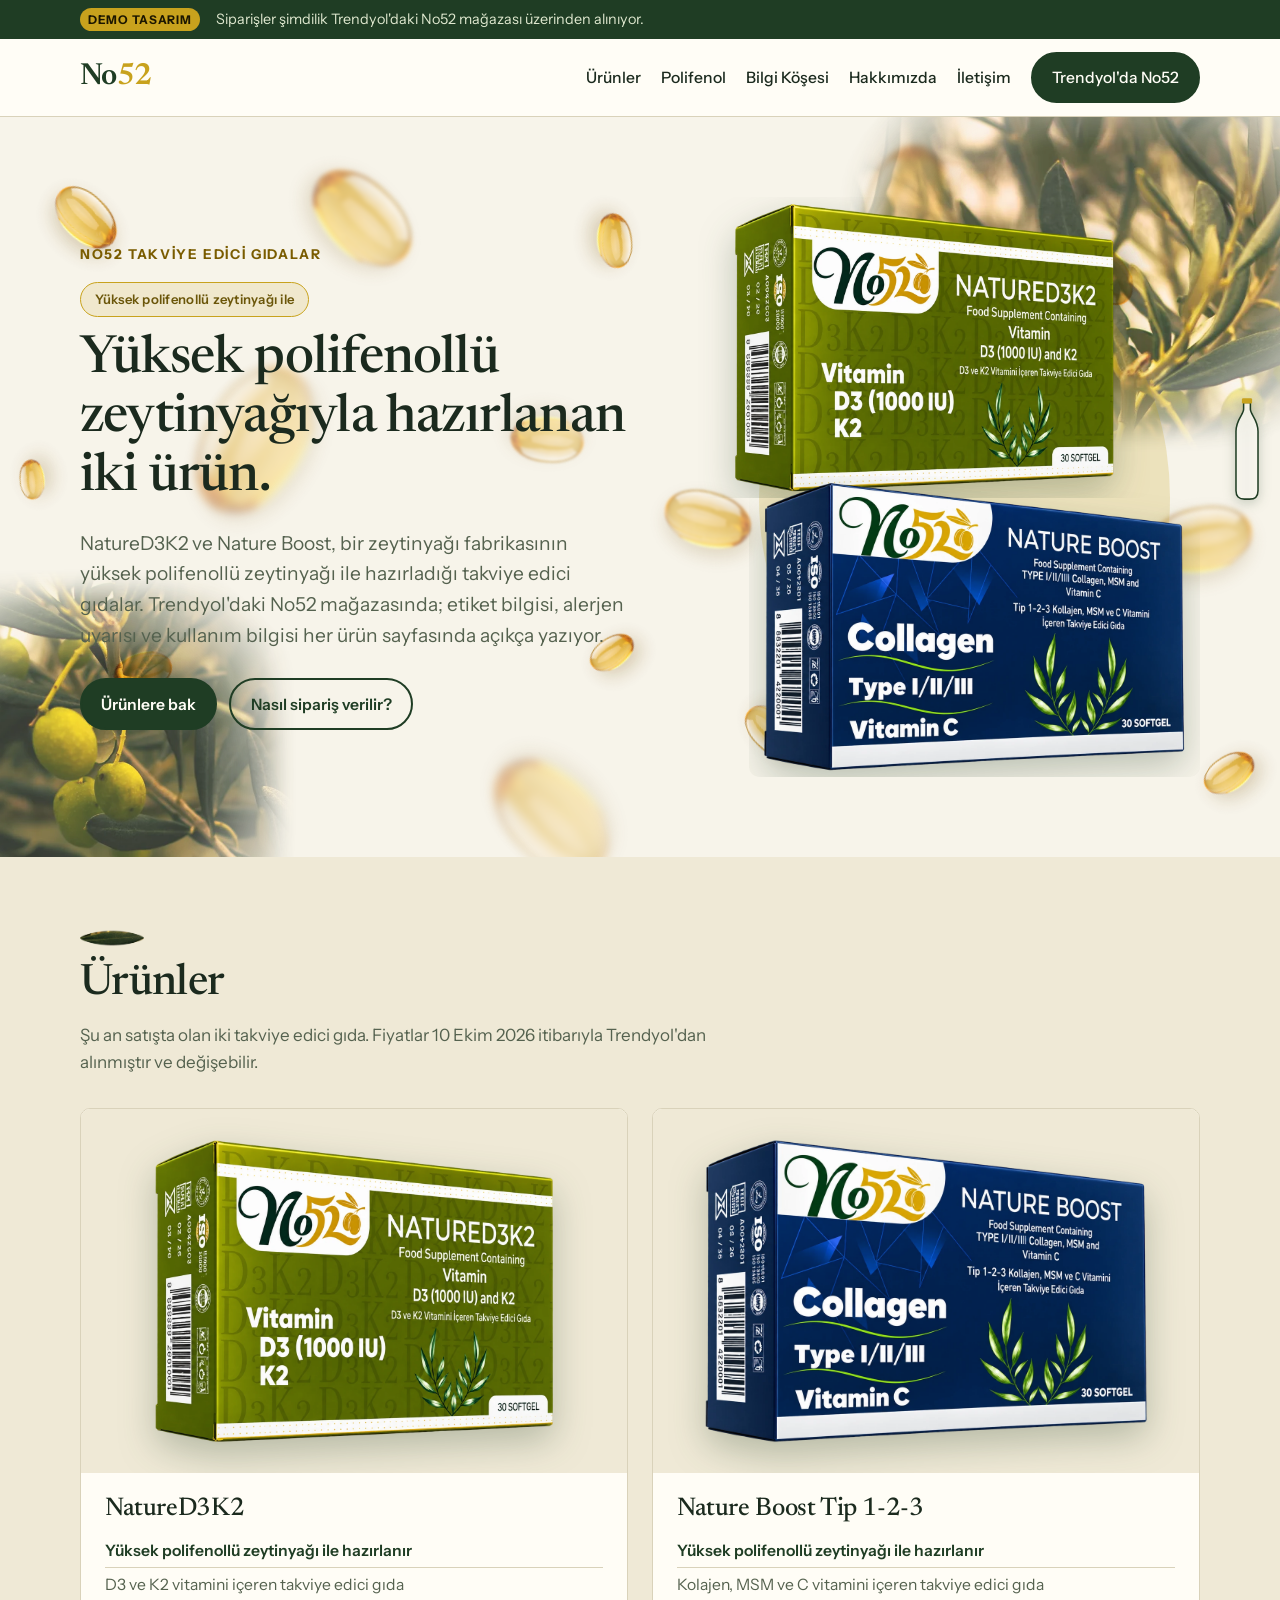
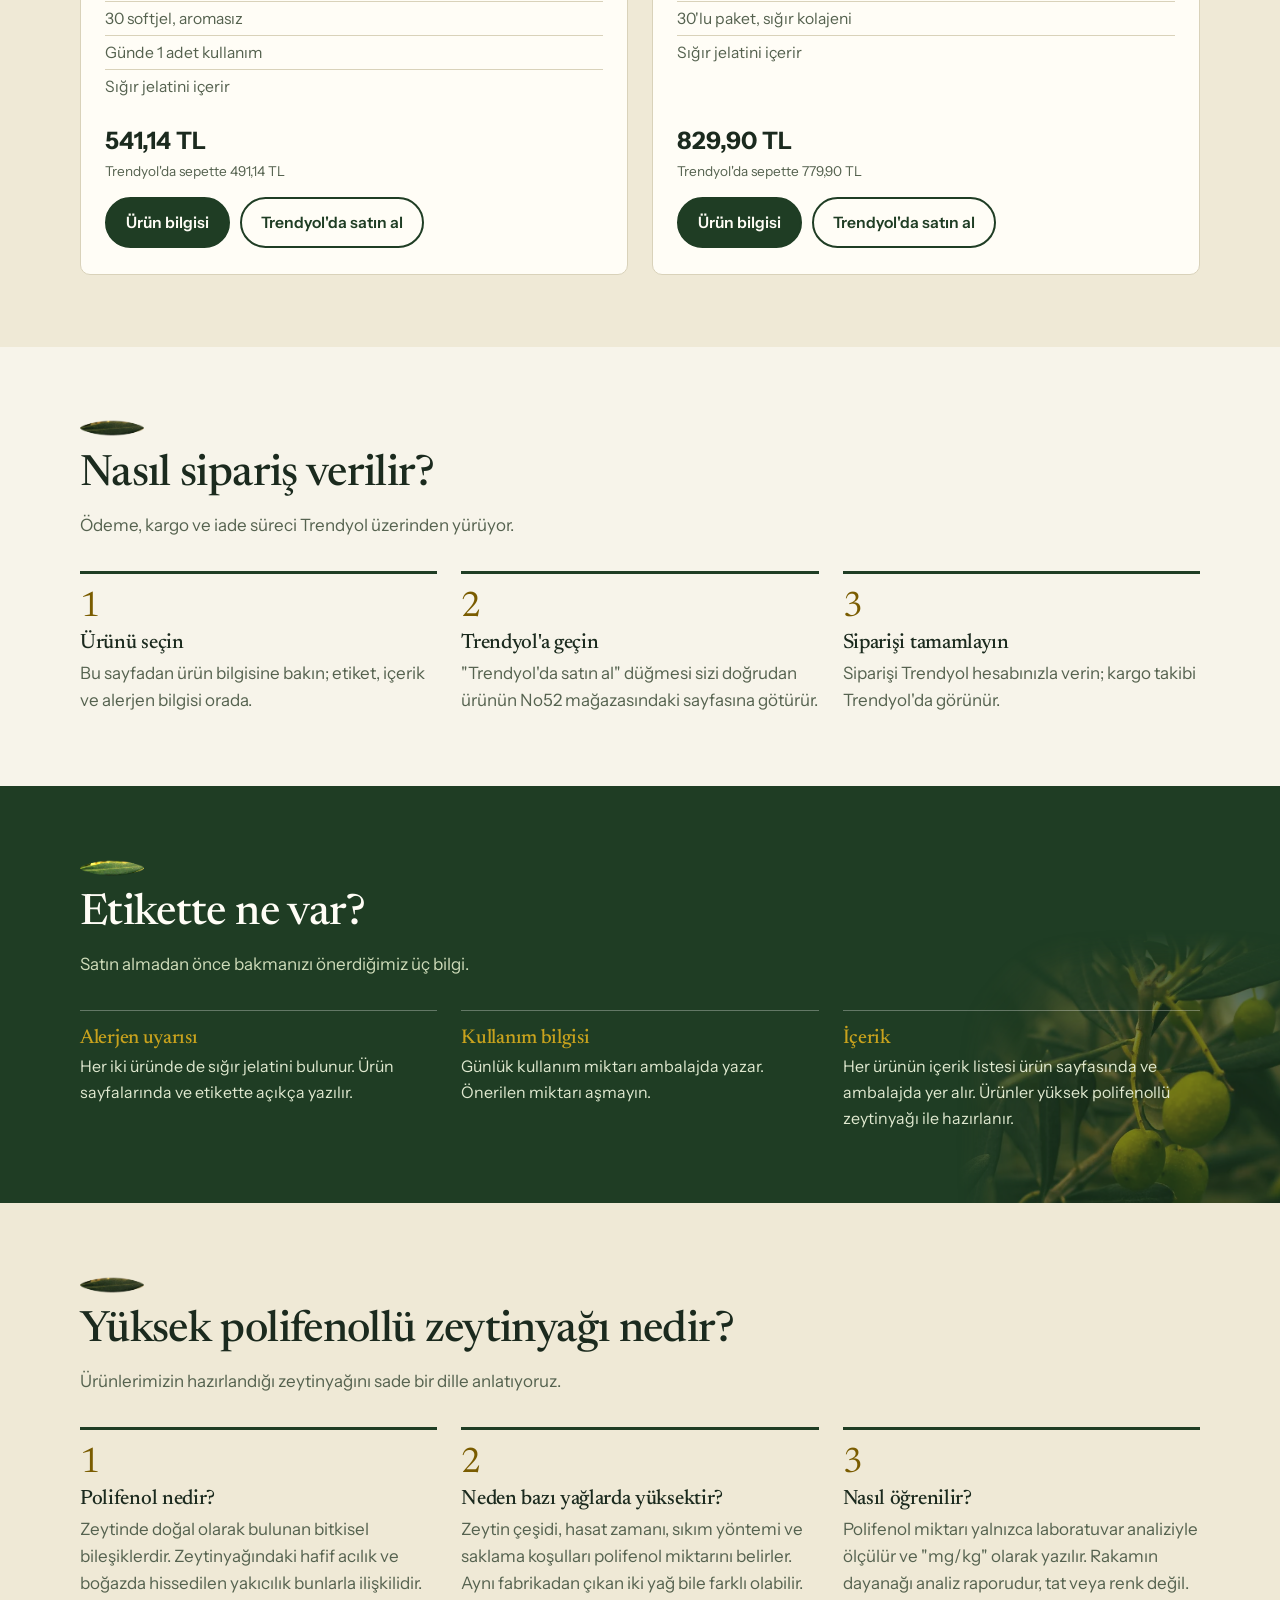
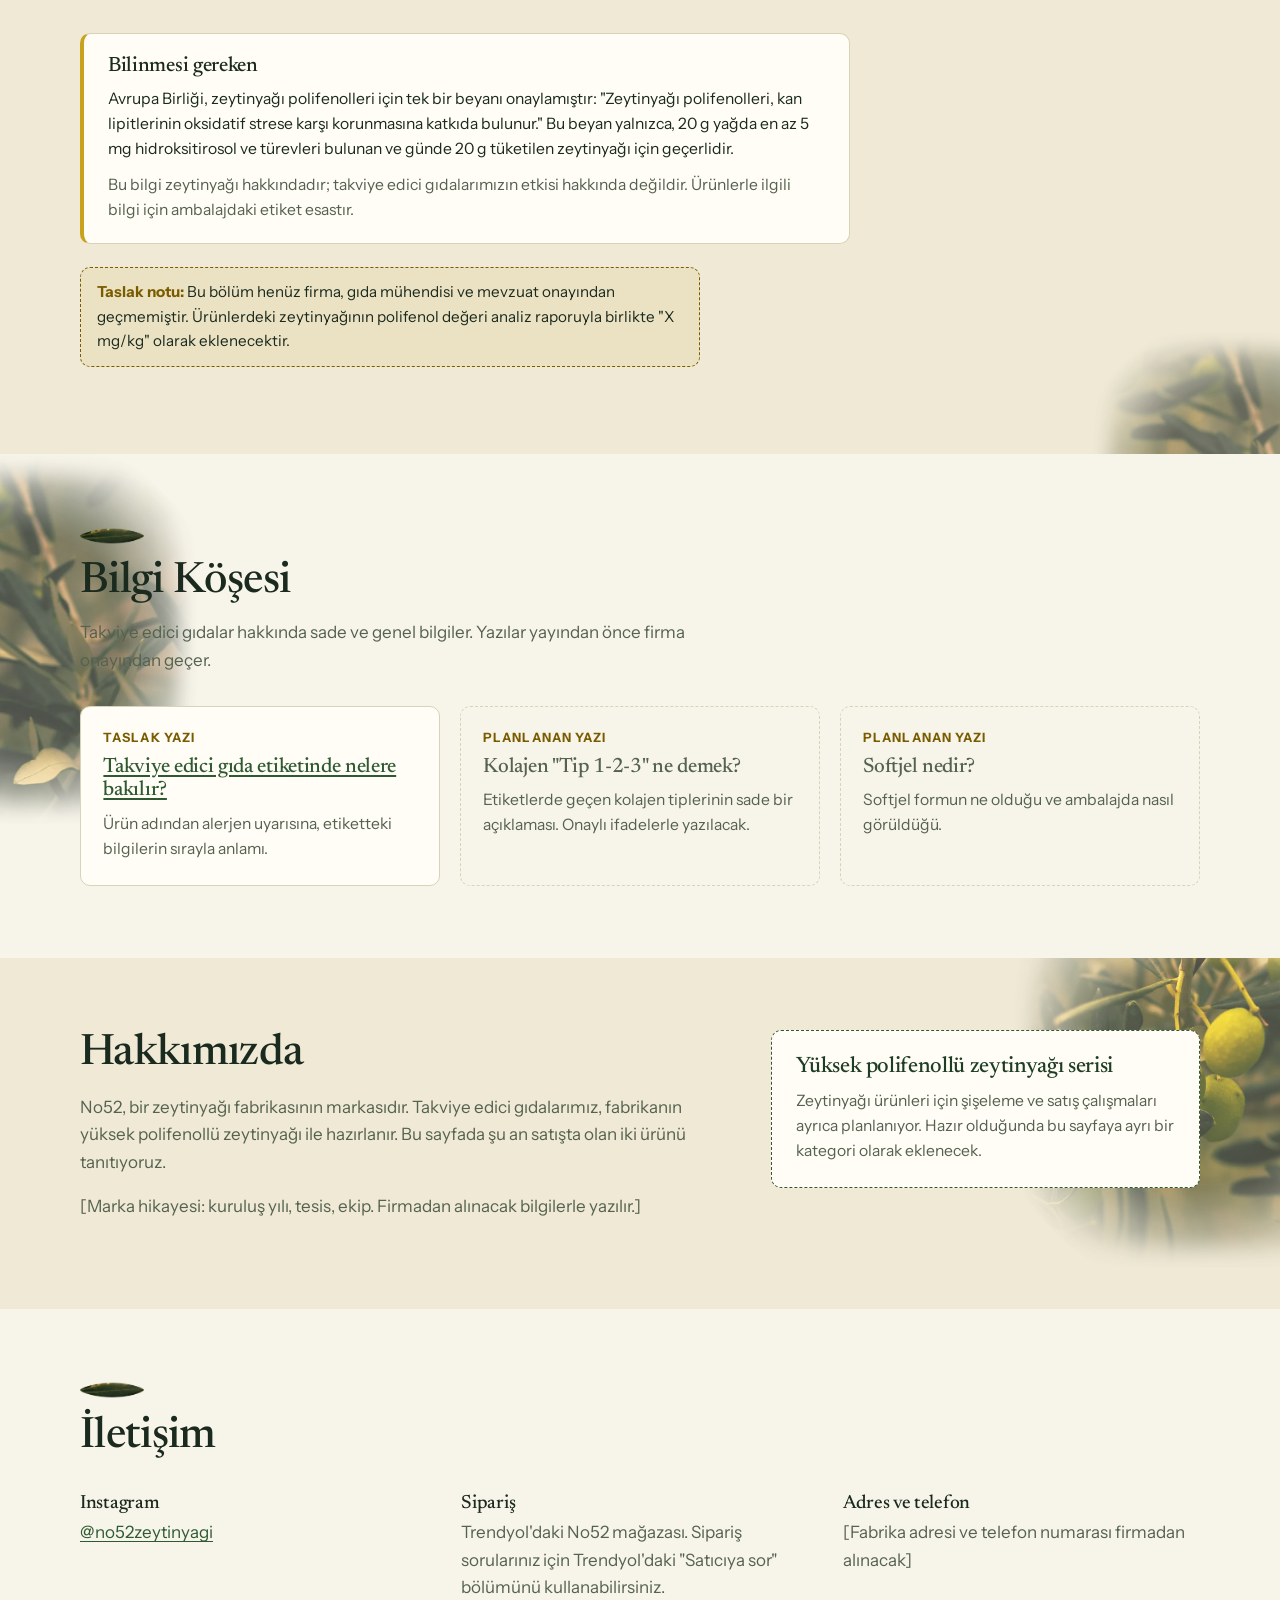
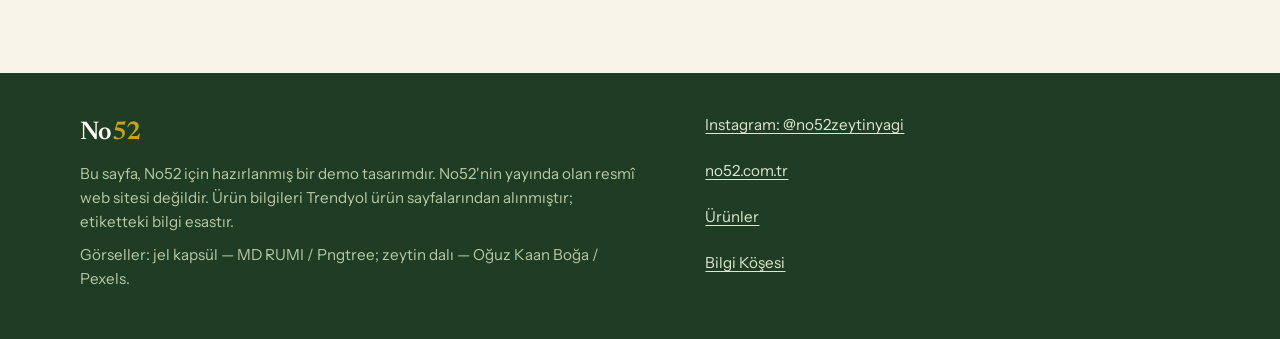
==== commit 33c085a5: "Polifenol bilgi bölümü eklendi" ====
--- a/index.html
+++ b/index.html
@@ -9,7 +9,7 @@
   <link rel="preconnect" href="https://fonts.googleapis.com">
   <link rel="preconnect" href="https://fonts.gstatic.com" crossorigin>
   <link href="https://fonts.googleapis.com/css2?family=Instrument+Sans:wght@400;500;600;700&family=Newsreader:opsz,wght@6..72,400;6..72,500;6..72,600&display=swap" rel="stylesheet">
-  <link rel="stylesheet" href="style.css?v=12">
+  <link rel="stylesheet" href="style.css?v=13">
 <script>document.documentElement.className += " js";</script>
 </head>
 <body>
@@ -17,7 +17,7 @@
   <header class="site-head">
     <div class="wrap">
       <a class="logo" href="index.html">No<span>52</span></a>
-      <nav class="nav" aria-label="Ana menü"><a href="index.html#urunler">Ürünler</a><a href="bilgi-etiket.html">Bilgi Köşesi</a><a href="index.html#hakkimizda">Hakkımızda</a><a href="index.html#iletisim">İletişim</a><a class="btn" href="https://www.trendyol.com/no52/natured3k2-d3-ve-k2-vitamini-iceren-takviye-edici-gida-30-softjel-p-1203993000" target="_blank" rel="noopener">Trendyol'da No52</a></nav>
+      <nav class="nav" aria-label="Ana menü"><a href="index.html#urunler">Ürünler</a><a href="index.html#polifenol">Polifenol</a><a href="bilgi-etiket.html">Bilgi Köşesi</a><a href="index.html#hakkimizda">Hakkımızda</a><a href="index.html#iletisim">İletişim</a><a class="btn" href="https://www.trendyol.com/no52/natured3k2-d3-ve-k2-vitamini-iceren-takviye-edici-gida-30-softjel-p-1203993000" target="_blank" rel="noopener">Trendyol'da No52</a></nav>
     </div>
   </header>
   <main>
@@ -121,6 +121,27 @@
       </div>
     </section>
 
+    <section id="polifenol" class="alt">
+      <div class="fx" aria-hidden="true"><span class="branch br-f"></span></div>
+      <div class="wrap">
+        <div class="sec-head">
+          <h2>Yüksek polifenollü zeytinyağı nedir?</h2>
+          <p>Ürünlerimizin hazırlandığı zeytinyağını sade bir dille anlatıyoruz.</p>
+        </div>
+        <ol class="steps">
+          <li><h3>Polifenol nedir?</h3><p>Zeytinde doğal olarak bulunan bitkisel bileşiklerdir. Zeytinyağındaki hafif acılık ve boğazda hissedilen yakıcılık bunlarla ilişkilidir.</p></li>
+          <li><h3>Neden bazı yağlarda yüksektir?</h3><p>Zeytin çeşidi, hasat zamanı, sıkım yöntemi ve saklama koşulları polifenol miktarını belirler. Aynı fabrikadan çıkan iki yağ bile farklı olabilir.</p></li>
+          <li><h3>Nasıl öğrenilir?</h3><p>Polifenol miktarı yalnızca laboratuvar analiziyle ölçülür ve "mg/kg" olarak yazılır. Rakamın dayanağı analiz raporudur, tat veya renk değil.</p></li>
+        </ol>
+        <div class="poly-note">
+          <h3>Bilinmesi gereken</h3>
+          <p>Avrupa Birliği, zeytinyağı polifenolleri için tek bir beyanı onaylamıştır: "Zeytinyağı polifenolleri, kan lipitlerinin oksidatif strese karşı korunmasına katkıda bulunur." Bu beyan yalnızca, 20 g yağda en az 5 mg hidroksitirosol ve türevleri bulunan ve günde 20 g tüketilen zeytinyağı için geçerlidir.</p>
+          <p>Bu bilgi zeytinyağı hakkındadır; takviye edici gıdalarımızın etkisi hakkında değildir. Ürünlerle ilgili bilgi için ambalajdaki etiket esastır.</p>
+        </div>
+        <p class="draft"><strong>Taslak notu:</strong> Bu bölüm henüz firma, gıda mühendisi ve mevzuat onayından geçmemiştir. Ürünlerdeki zeytinyağının polifenol değeri analiz raporuyla birlikte "X mg/kg" olarak eklenecektir.</p>
+      </div>
+    </section>
+
     <section id="bilgi">
       <div class="fx" aria-hidden="true"><span class="branch br-e"></span></div>
       <div class="wrap">
--- a/style.css
+++ b/style.css
@@ -298,3 +298,11 @@
 .oil-card h3 { color: var(--green); }
 .hero h1 { font-size: clamp(2.1rem, 4.1vw, 3.3rem); line-height: 1.12; }
 .hero h1 { max-width: 19ch; }
+
+/* Polifenol bölümü */
+.br-f { background-image: url(olive-c.webp); aspect-ratio: 640 / 714; width: min(300px, 46vw); right: -110px; bottom: -150px; opacity: 0.6; animation-delay: -6s; }
+.poly-note { margin-top: 2.2rem; background: var(--paper); border: 1px solid var(--line); border-left: 4px solid var(--gold); border-radius: var(--radius); padding: 1.3rem 1.5rem; max-width: 70ch; }
+.poly-note h3 { font-size: 1.3rem; margin-bottom: 0.5rem; }
+.poly-note p { margin: 0 0 0.7rem; font-size: 0.98rem; }
+.poly-note p:last-child { margin-bottom: 0; color: var(--muted); }
+#polifenol .draft { margin-top: 1.4rem; }
